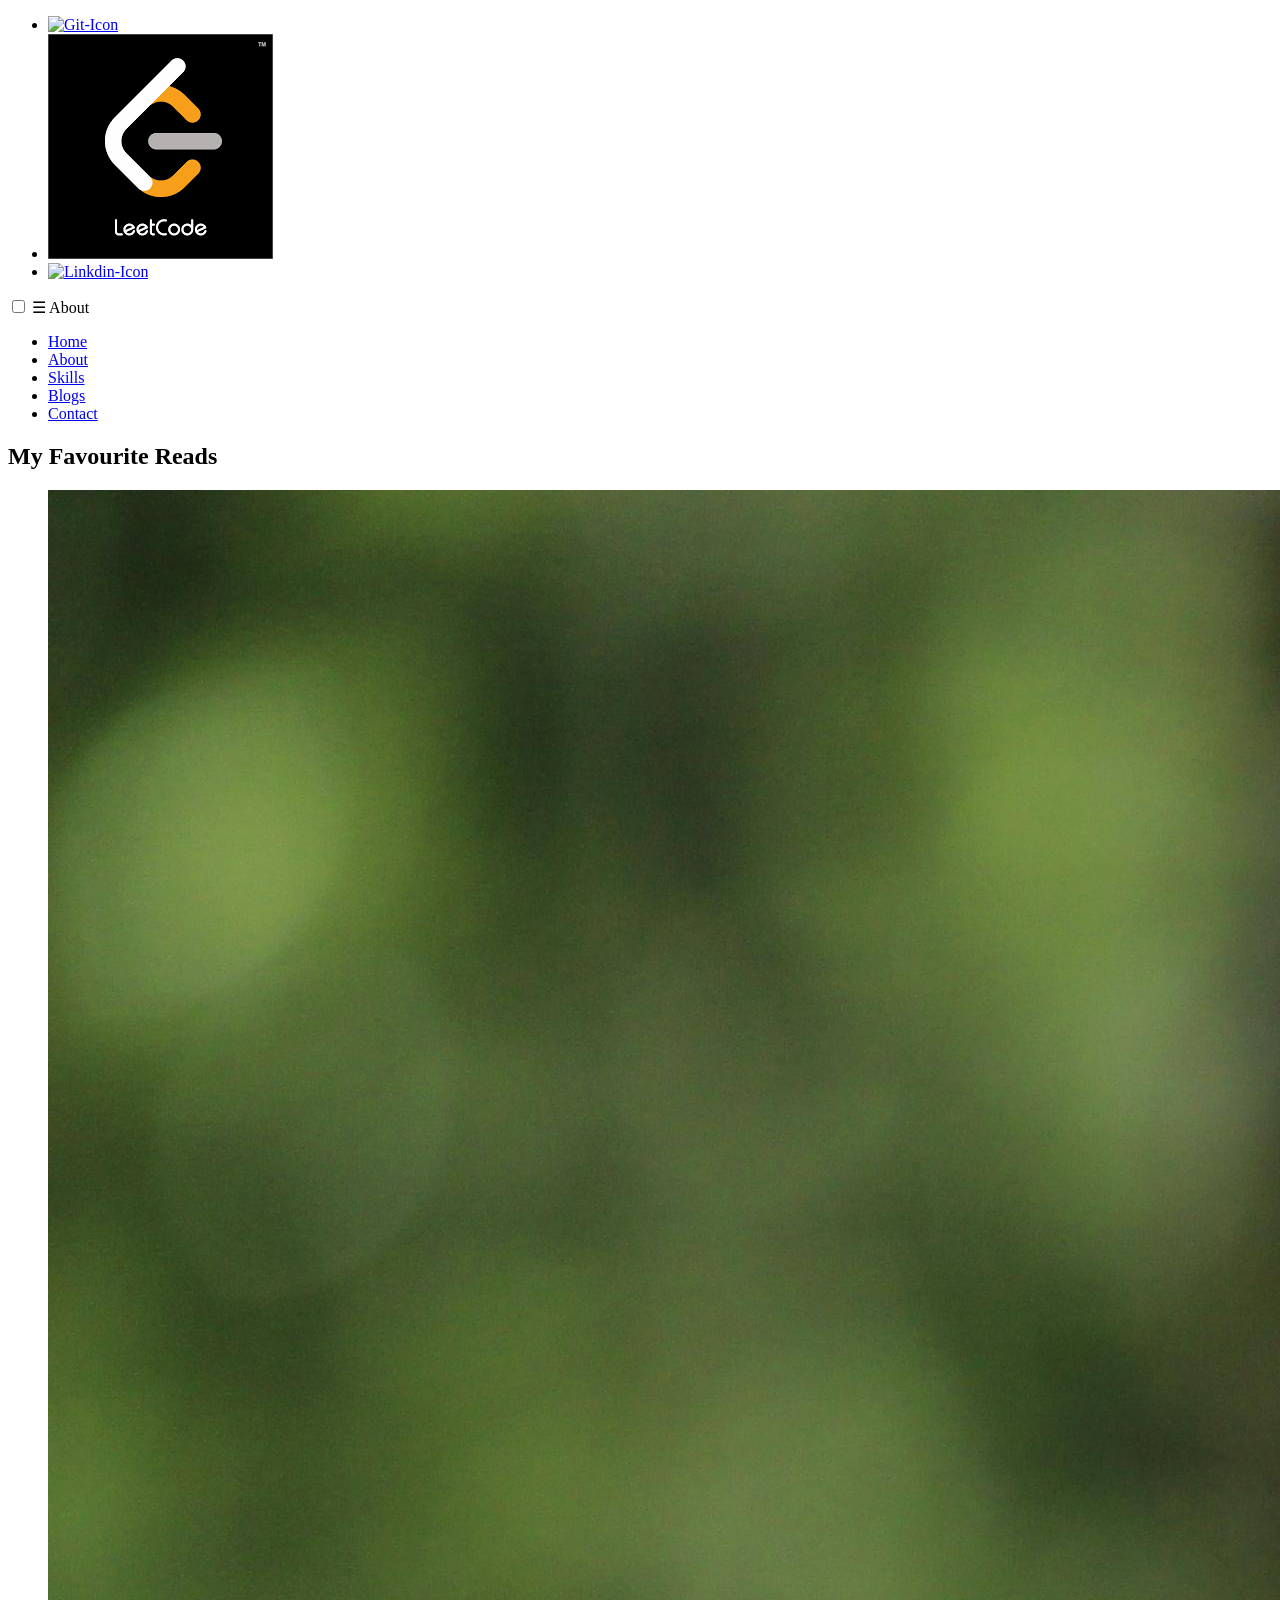
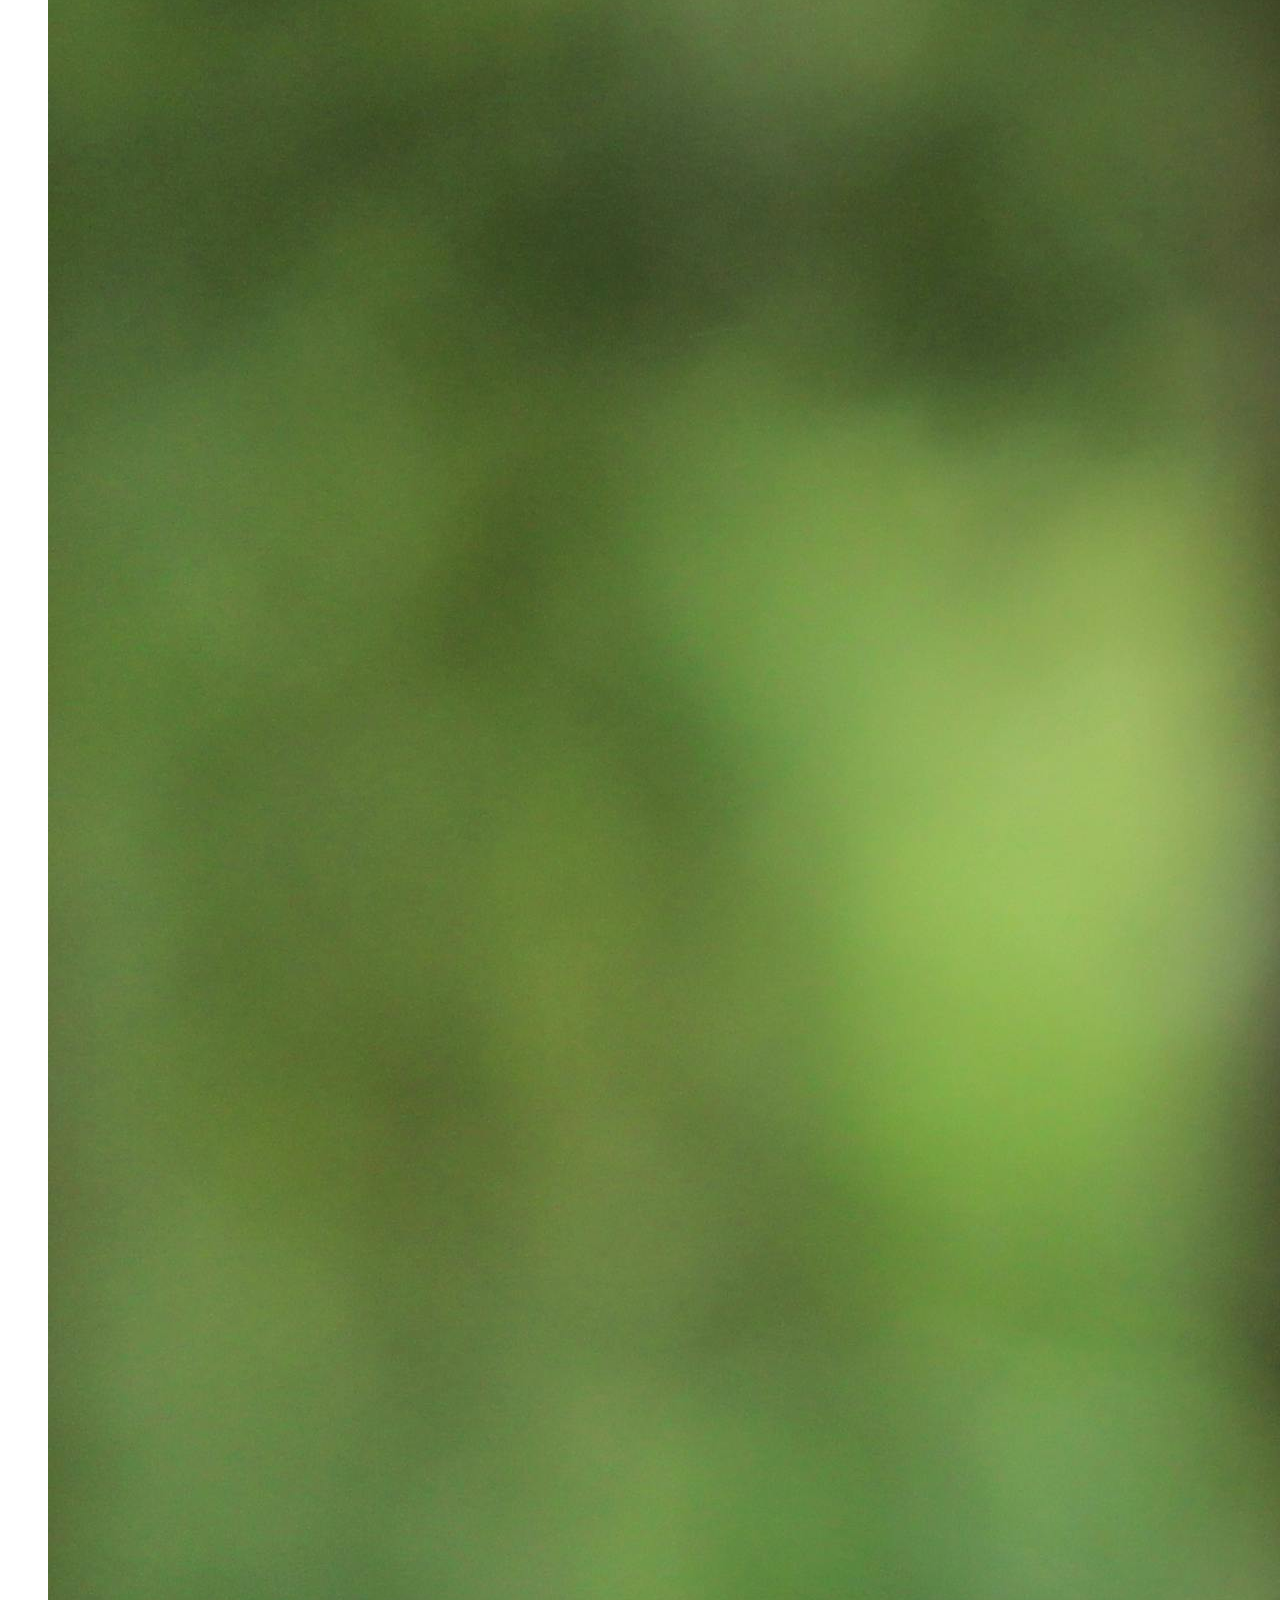
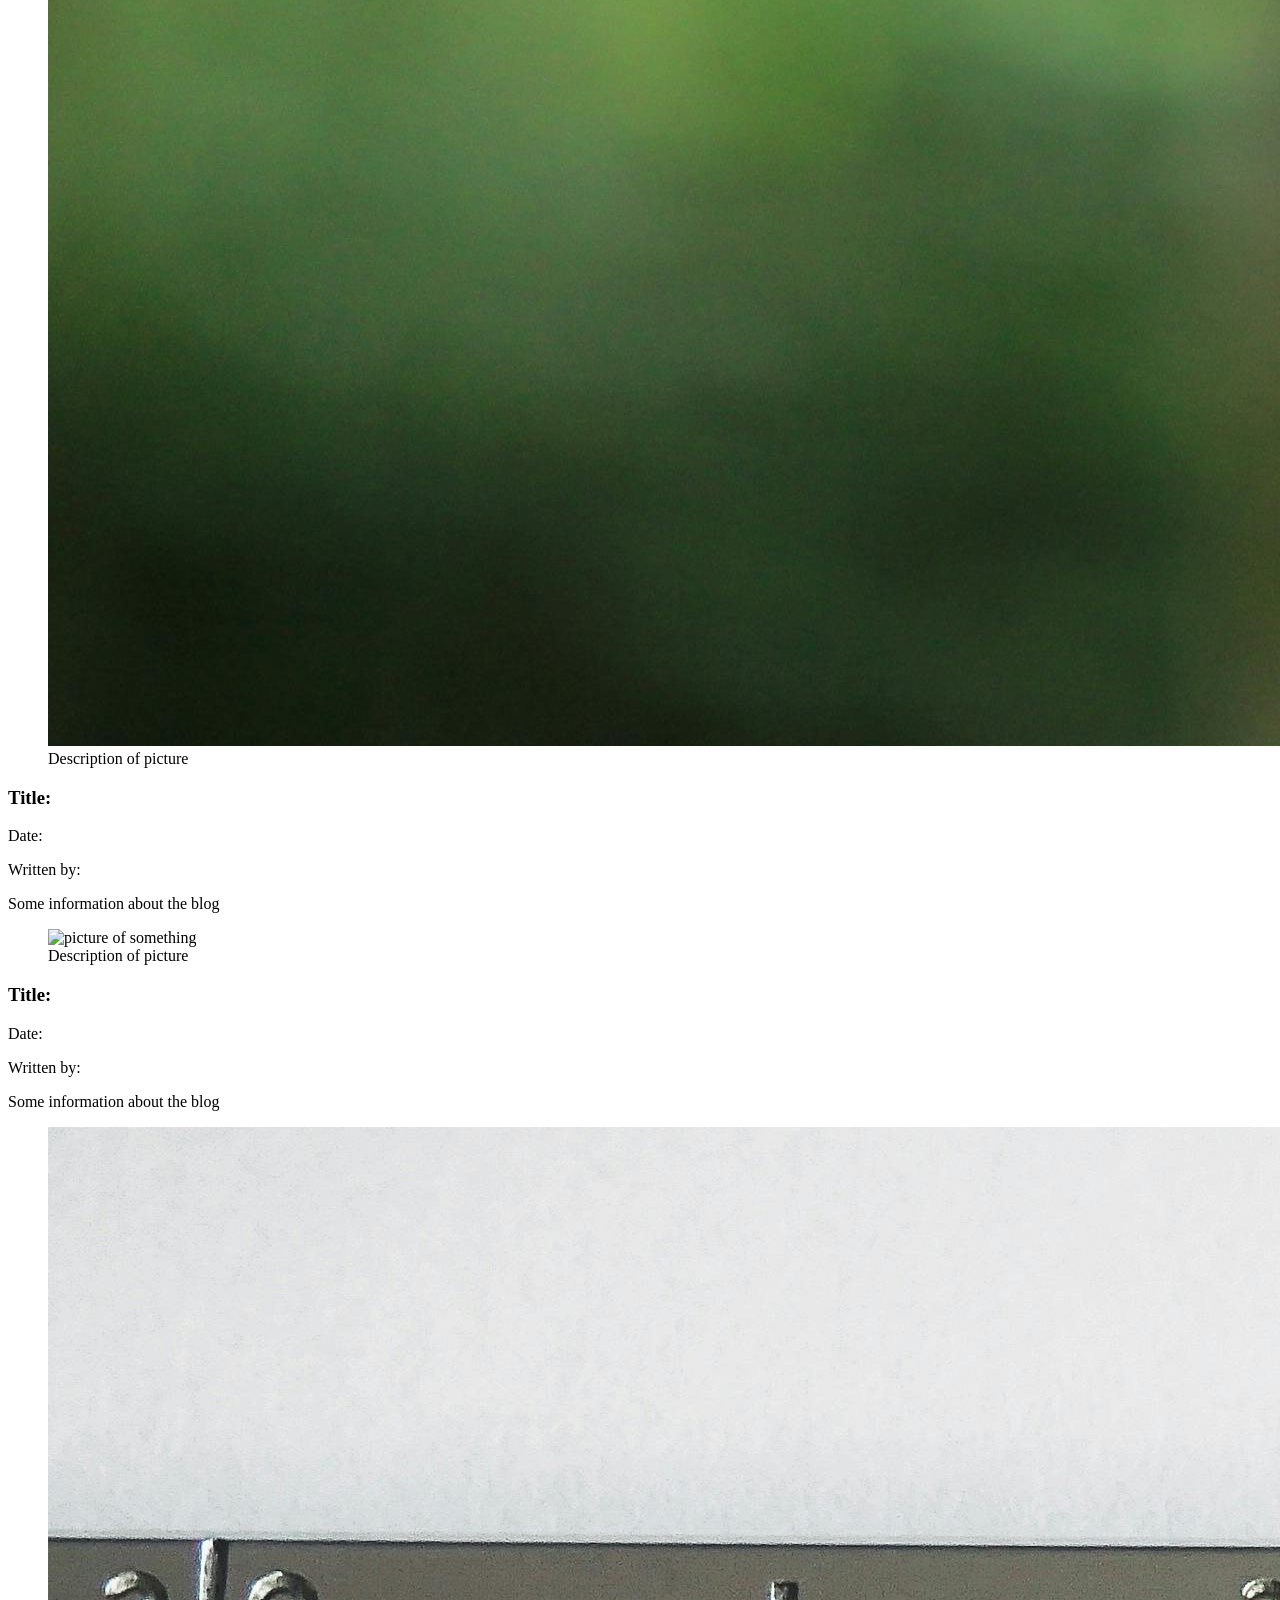
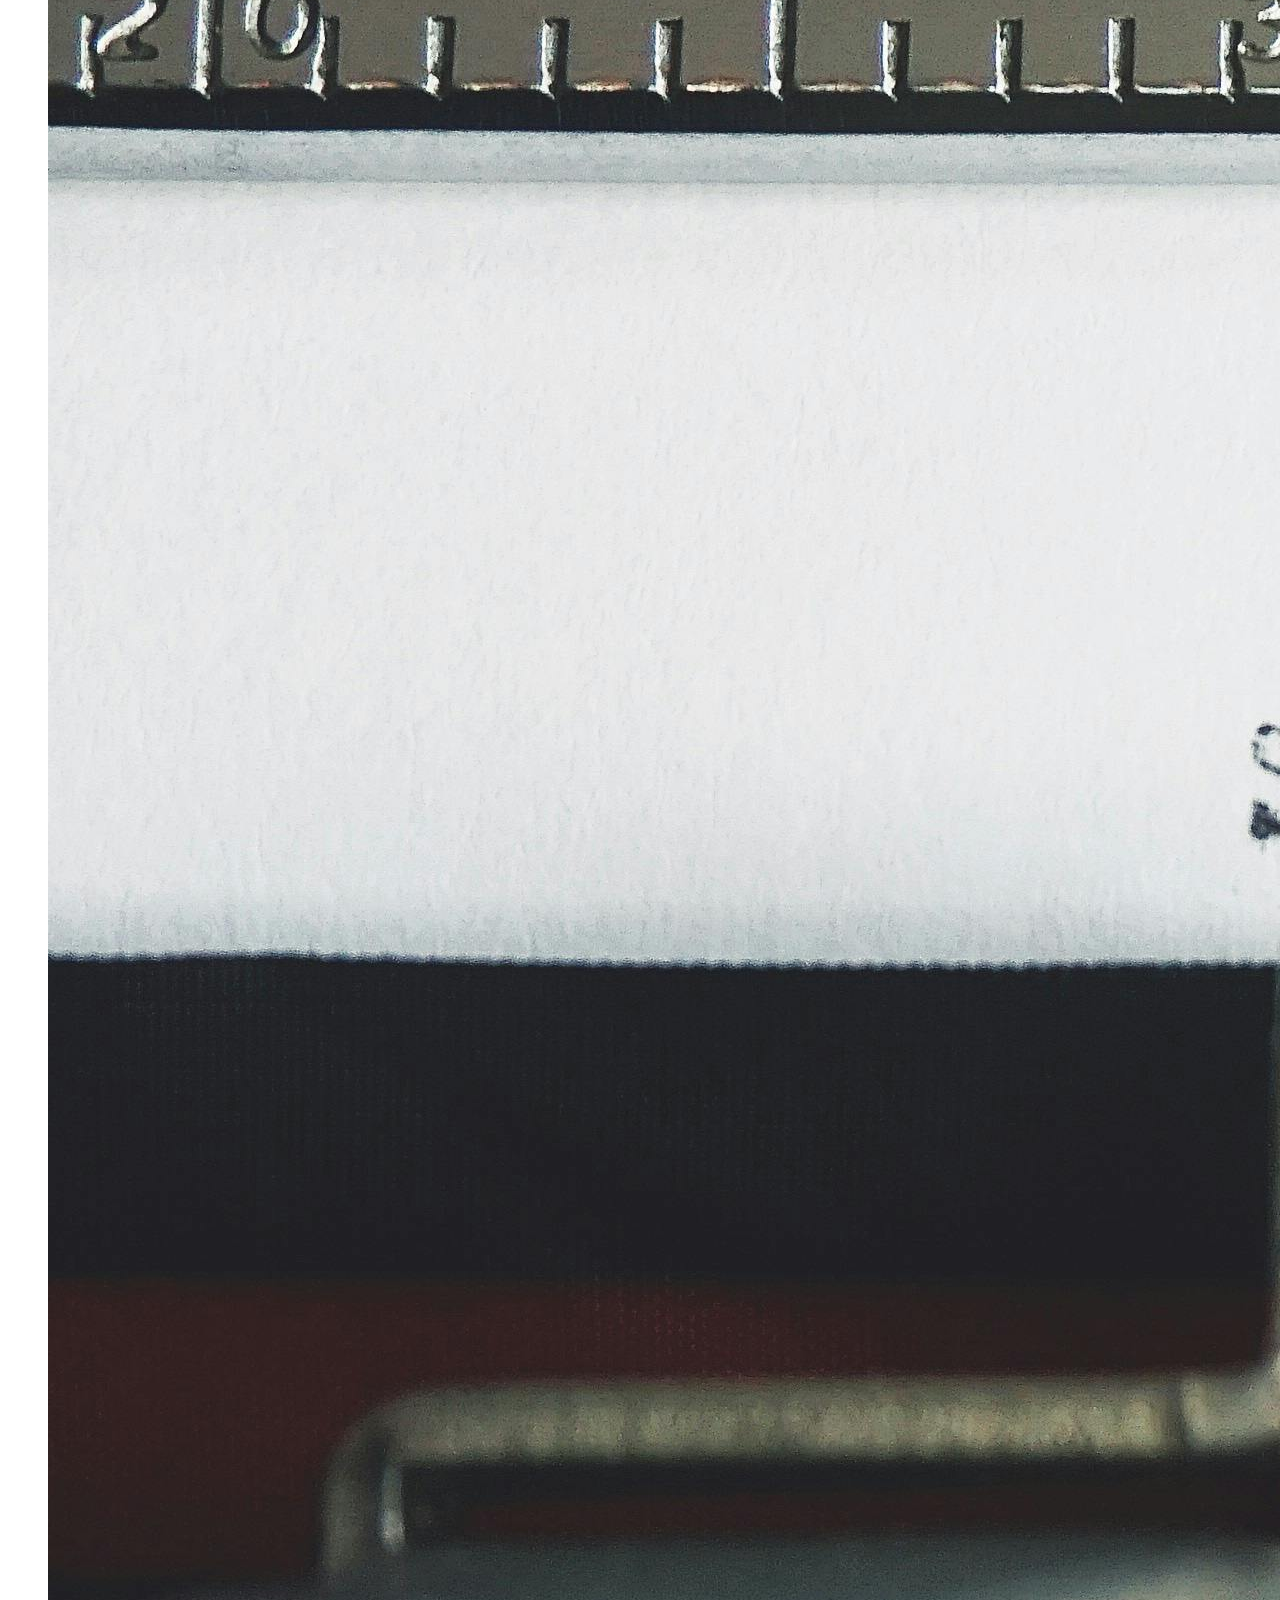
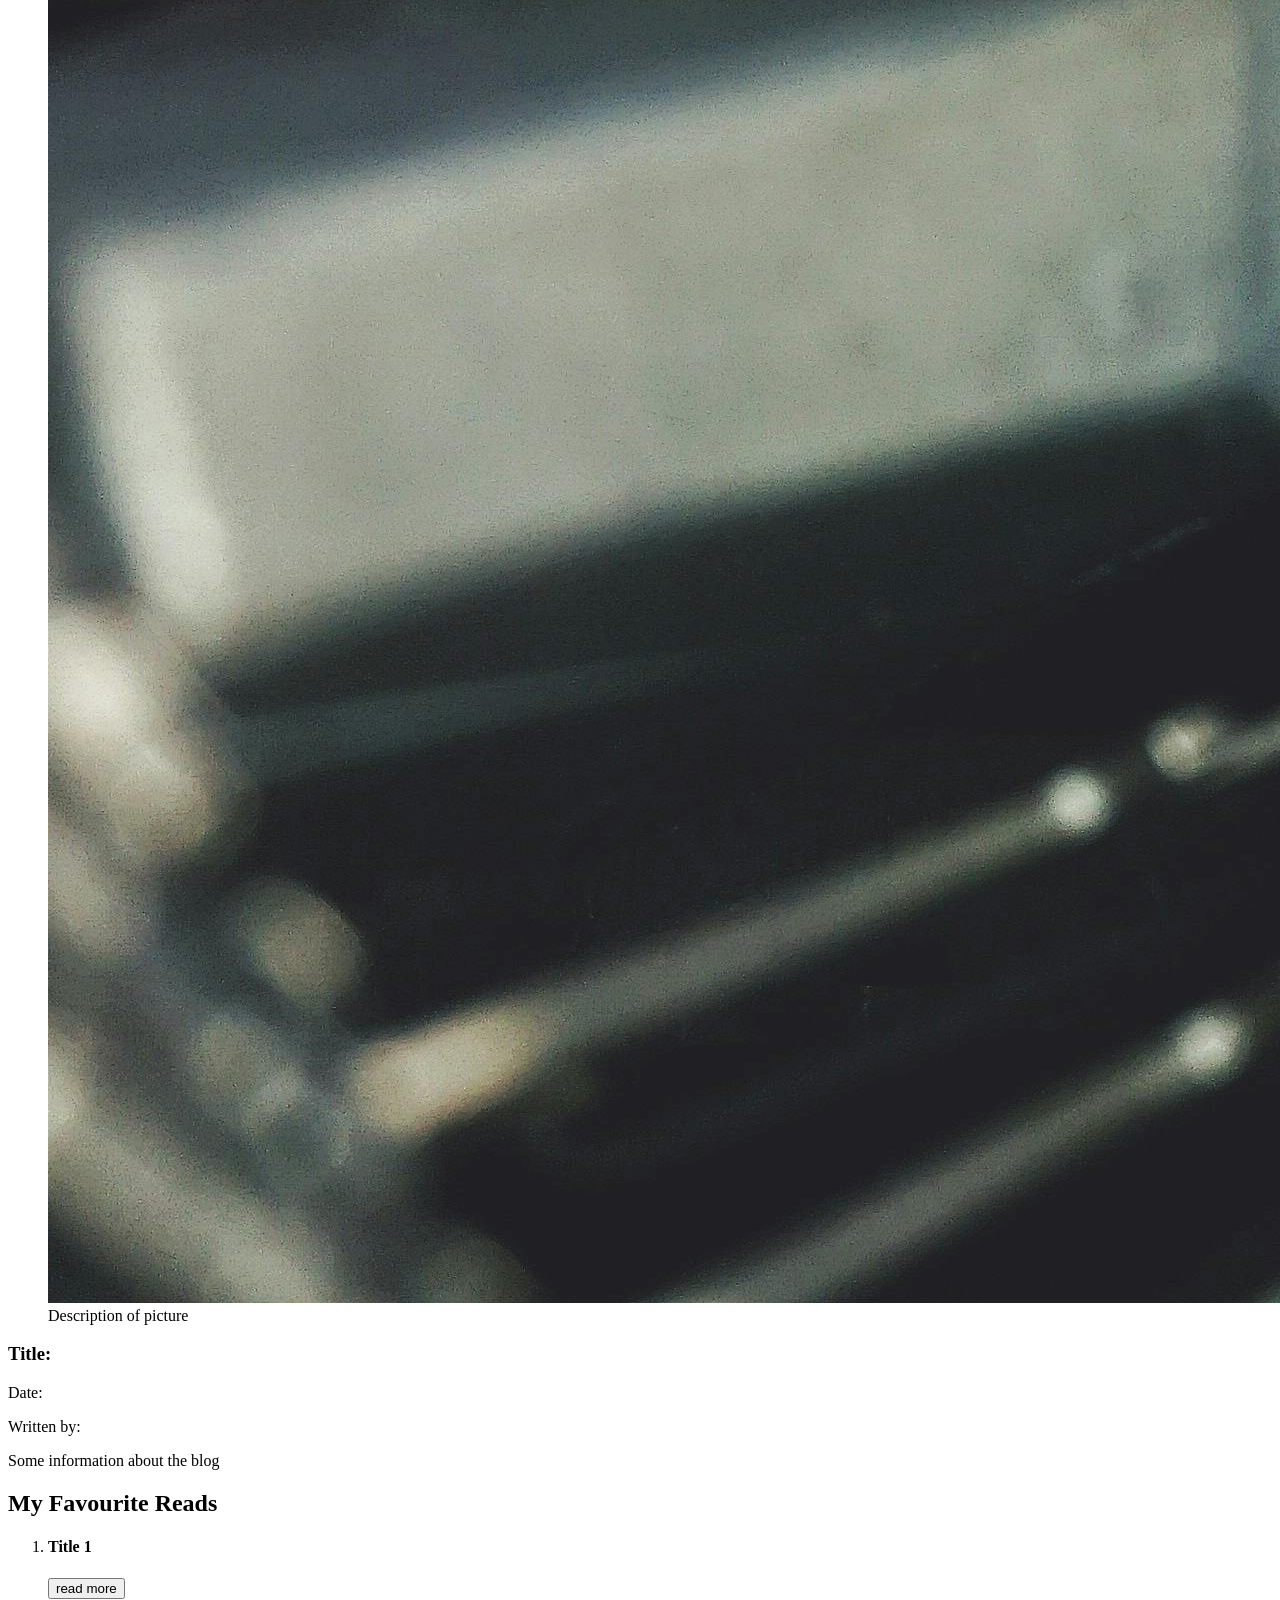
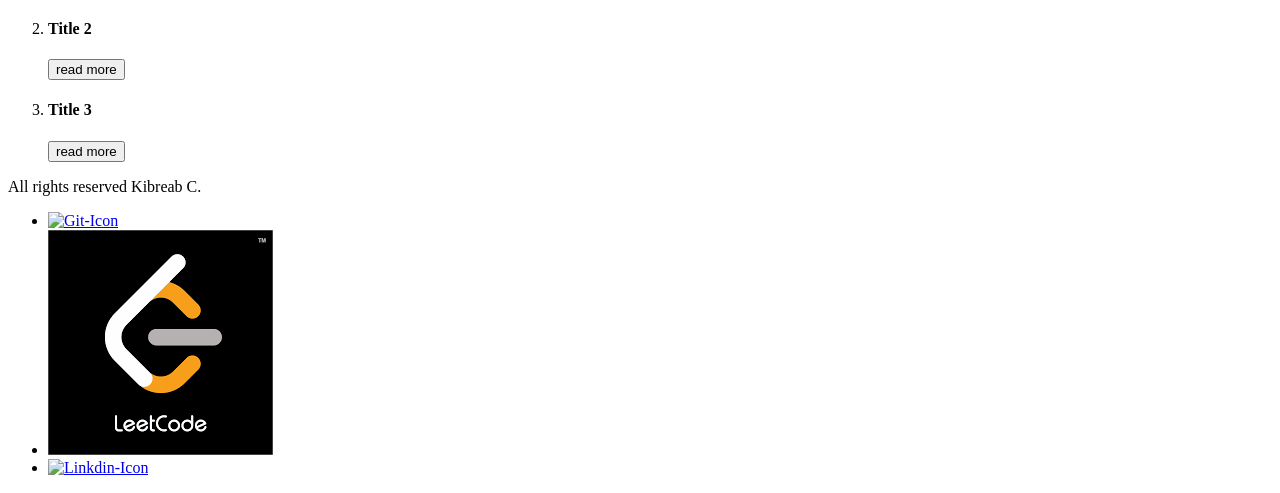
==== src/blogs.html @ 31bf1672 "First draft" ====
<!DOCTYPE html>
<html lang="en">

<head>
    <meta name="viewport" content="width=device-width initial-scale=1.0">
    <meta charset="UTF-8">
    <title>Blogs</title>
</head>

<body>
    <header>
        <div class="desktop-header tablet-header mobile-header">
            <div class="desktop-socials tablet-socials">
                <ul>
                    <li>
                        <a href="github.com">
                            <img src="Images/icons/github.png" alt="Git-Icon">
                        </a>
                    </li>
                    <li>
                        <a href="leetcode.com">
                            <img src="Images/icons/leetcode.png" alt="Leetcode-Icon">
                        </a>
                    </li>
                    <li>
                        <a href="linkdin.com">
                            <img src="Images/icons/linkdin.png" alt="Linkdin-Icon">
                        </a>
                    </li>
                </ul>
            </div>

            <input type="checkbox" id="menu-toggle" class="menu-toggle mobile-header">
            <label for="menu-toggle" class="hamburger mobile-header">☰ About</label>
            <nav>
                <ul>
                    <li><a href="#">Home</a></li>
                    <li><a href="#">About</a></li>
                    <li><a href="#">Skills</a></li>
                    <li><a href="#">Blogs</a></li>
                    <li><a href="#">Contact</a></li>
                </ul>
            </nav>
        </div>


    </header>

    <main>
        <section class="desktop tablet-port mobile-land">
            <h2> My Favourite Reads</h2>
            <article id="1">
                <figure>
                    <img src="Images/NatureBlog.png" alt="picture of something">
                    <figcaption>Description of picture</figcaption>
                </figure>
                <h3>Title: </h3>
                <p class="date">Date: </p>
                <p class="author">Written by: </p>
                <p class="body"> Some information about the blog</p>
            </article>
            <article id="2">
                <figure class="tablet-picture">
                    <img src="Images/Foodblog.png" alt="picture of something">
                    <figcaption>Description of picture</figcaption>
                </figure>
                <h3>Title: </h3>
                <p class="date">Date: </p>
                <p class="author">Written by: </p>
                <p class="body">Some information about the blog</p>
            </article>
            <article id="3">
                <figure>
                    <img src="Images/WritingBlog.png" alt="picture of something">
                    <figcaption>Description of picture</figcaption>
                </figure>
                <h3>Title: </h3>
                <p class="date">Date: </p>
                <p class="author">Written by: </p>
                <p class="body"> Some information about the blog</p>
            </article>
        </section>

        <section class="mobile-port">
            <h2>My Favourite Reads</h2>
            <ol>
                <li>
                    <h4 class="title">Title 1</h4>
                    <p class="Description"></p>
                    <p class="date"></p>
                    <button>read more</button>
                </li>

                <li>
                    <h4 class="title">Title 2</h4>
                    <p class="Description"></p>
                    <p class="date"></p>
                    <button>read more</button>
                </li>

                <li>
                    <h4 class="title">Title 3</h4>
                    <p class="Description"></p>
                    <p class="date"></p>
                    <button>read more</button>
                </li>
            </ol>
        </section>
    </main>
    <footer>

        <p>All rights reserved Kibreab C.</p>
        <div class="socials">
            <ul>
                <li>
                    <a href="github.com">
                        <img src="Images/icons/github.png" alt="Git-Icon">
                    </a>
                </li>
                <li>
                    <a href="leetcode.com">
                        <img src="Images/icons/leetcode.png" alt="Leetcode-Icon">
                    </a>
                </li>
                <li>
                    <a href="linkdin.com">
                        <img src="Images/icons/linkdin.png" alt="Linkdin-Icon">
                    </a>
                </li>
            </ul>
        </div>
    </footer>
</body>

</html>
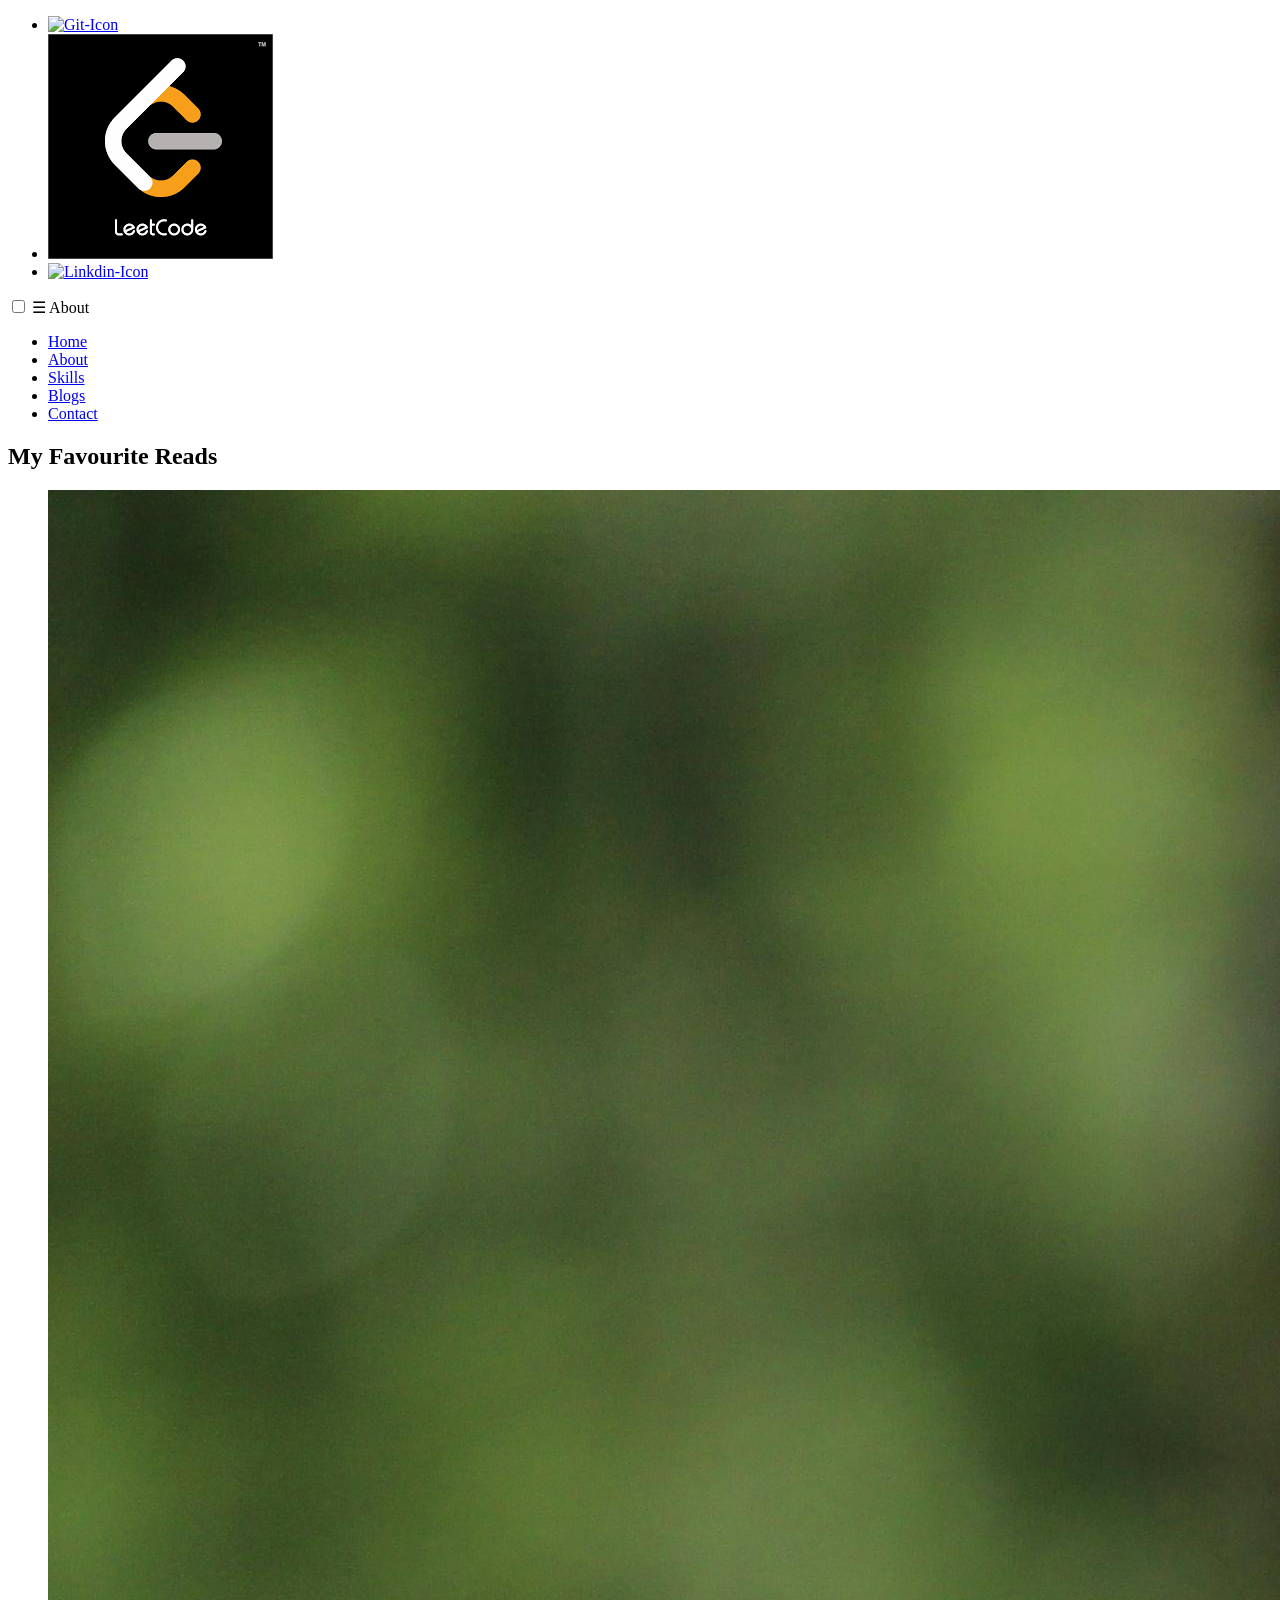
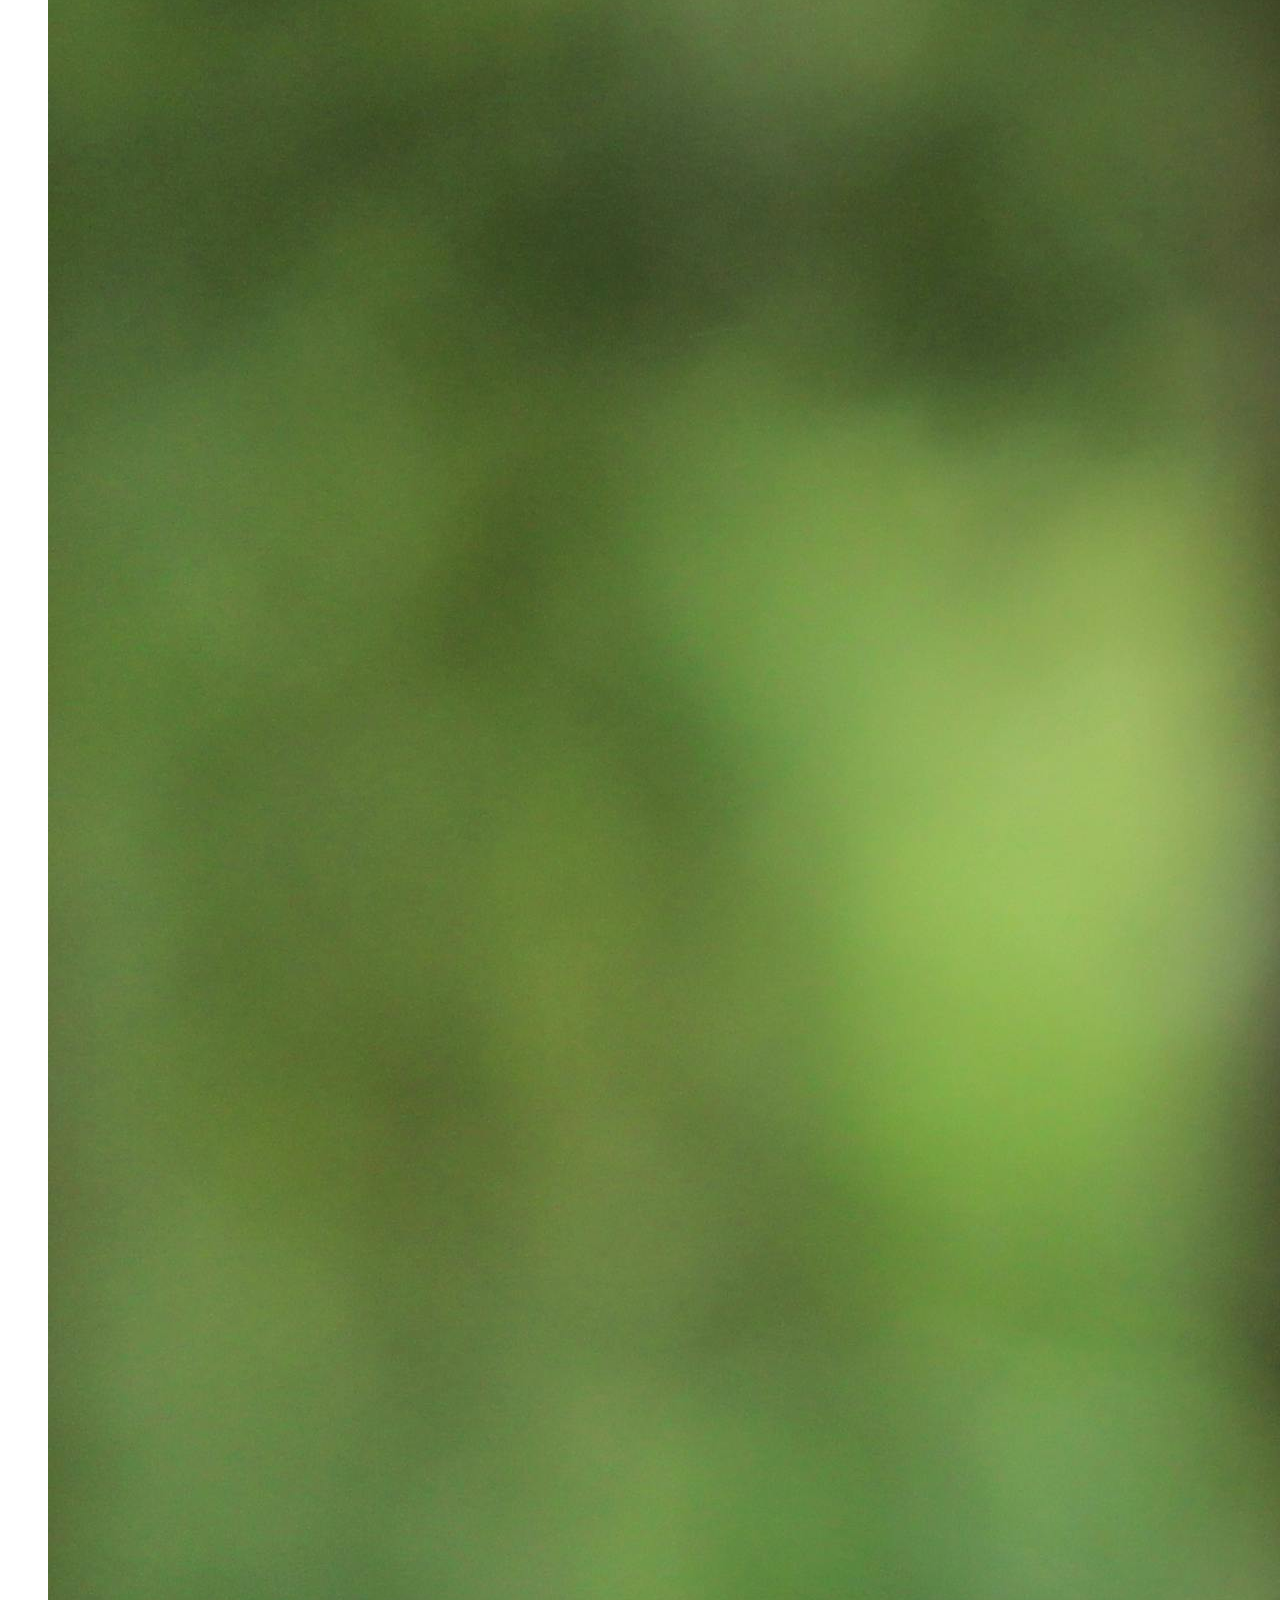
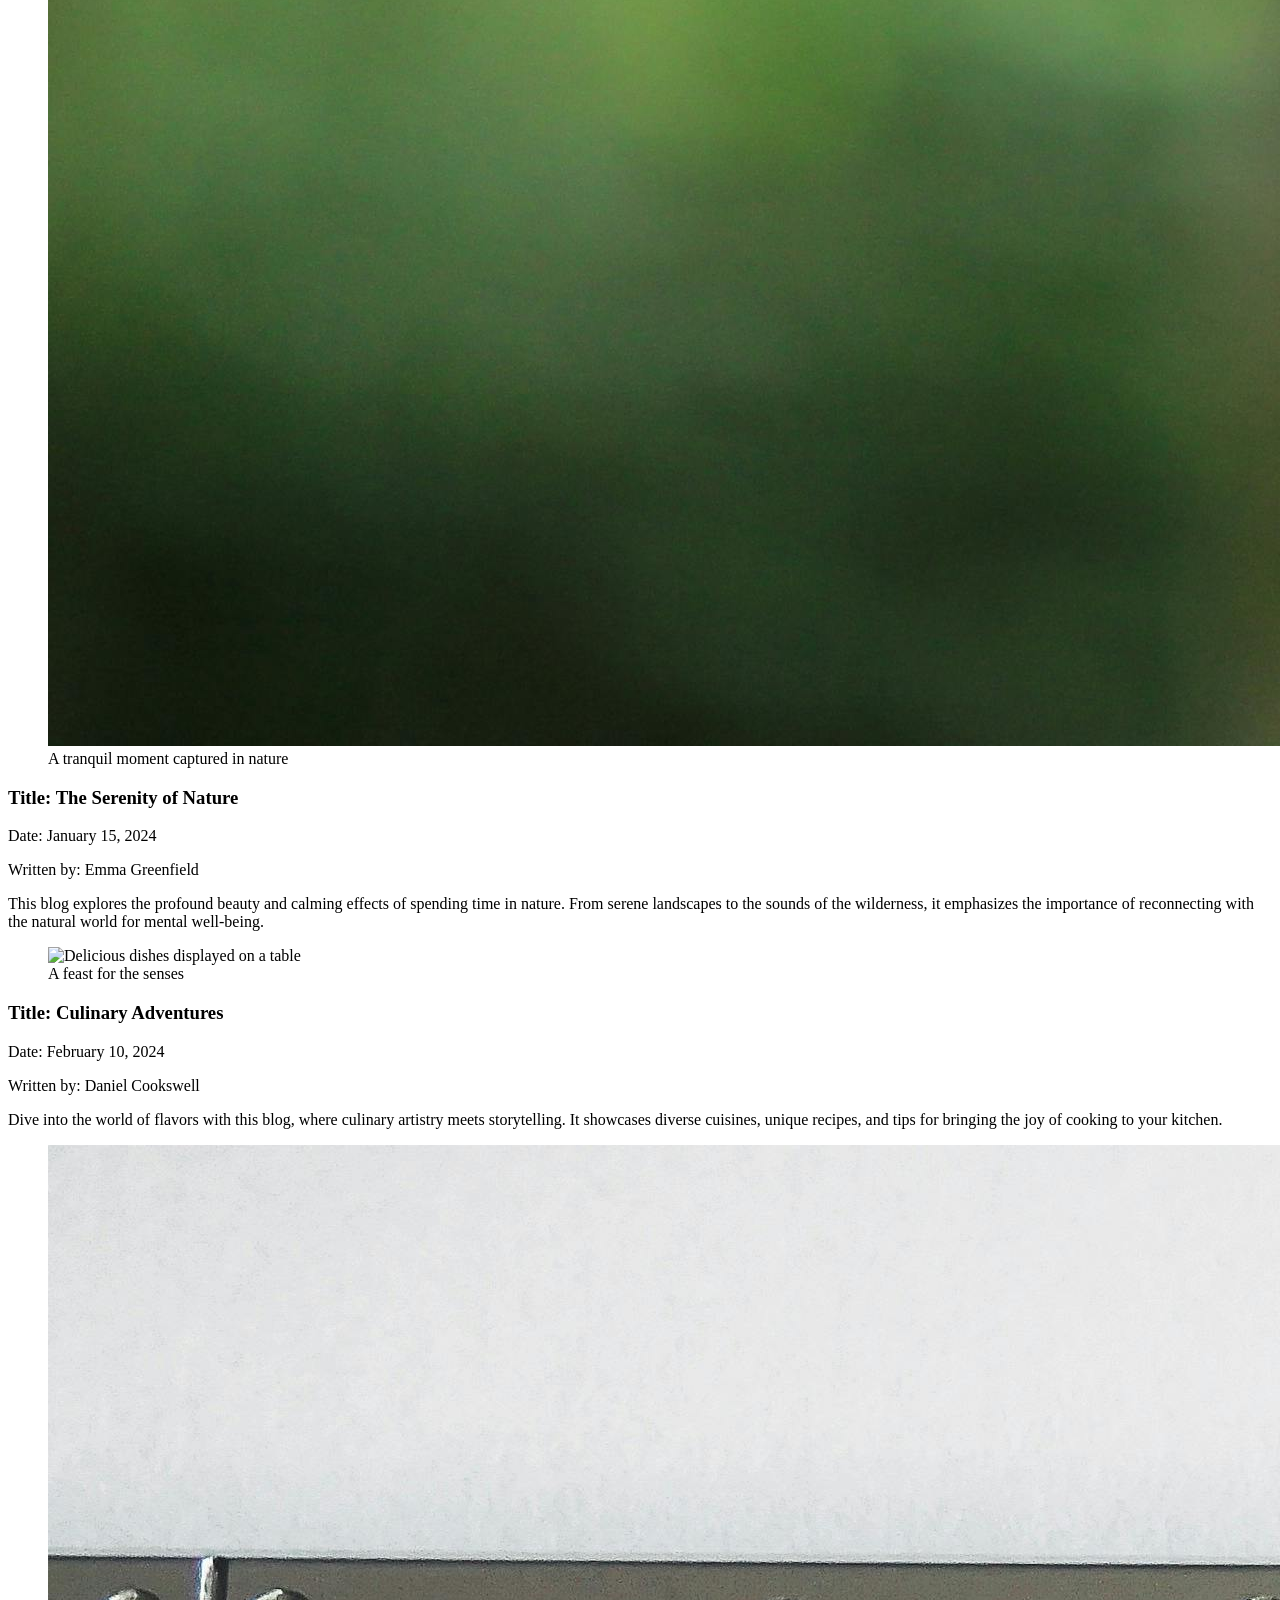
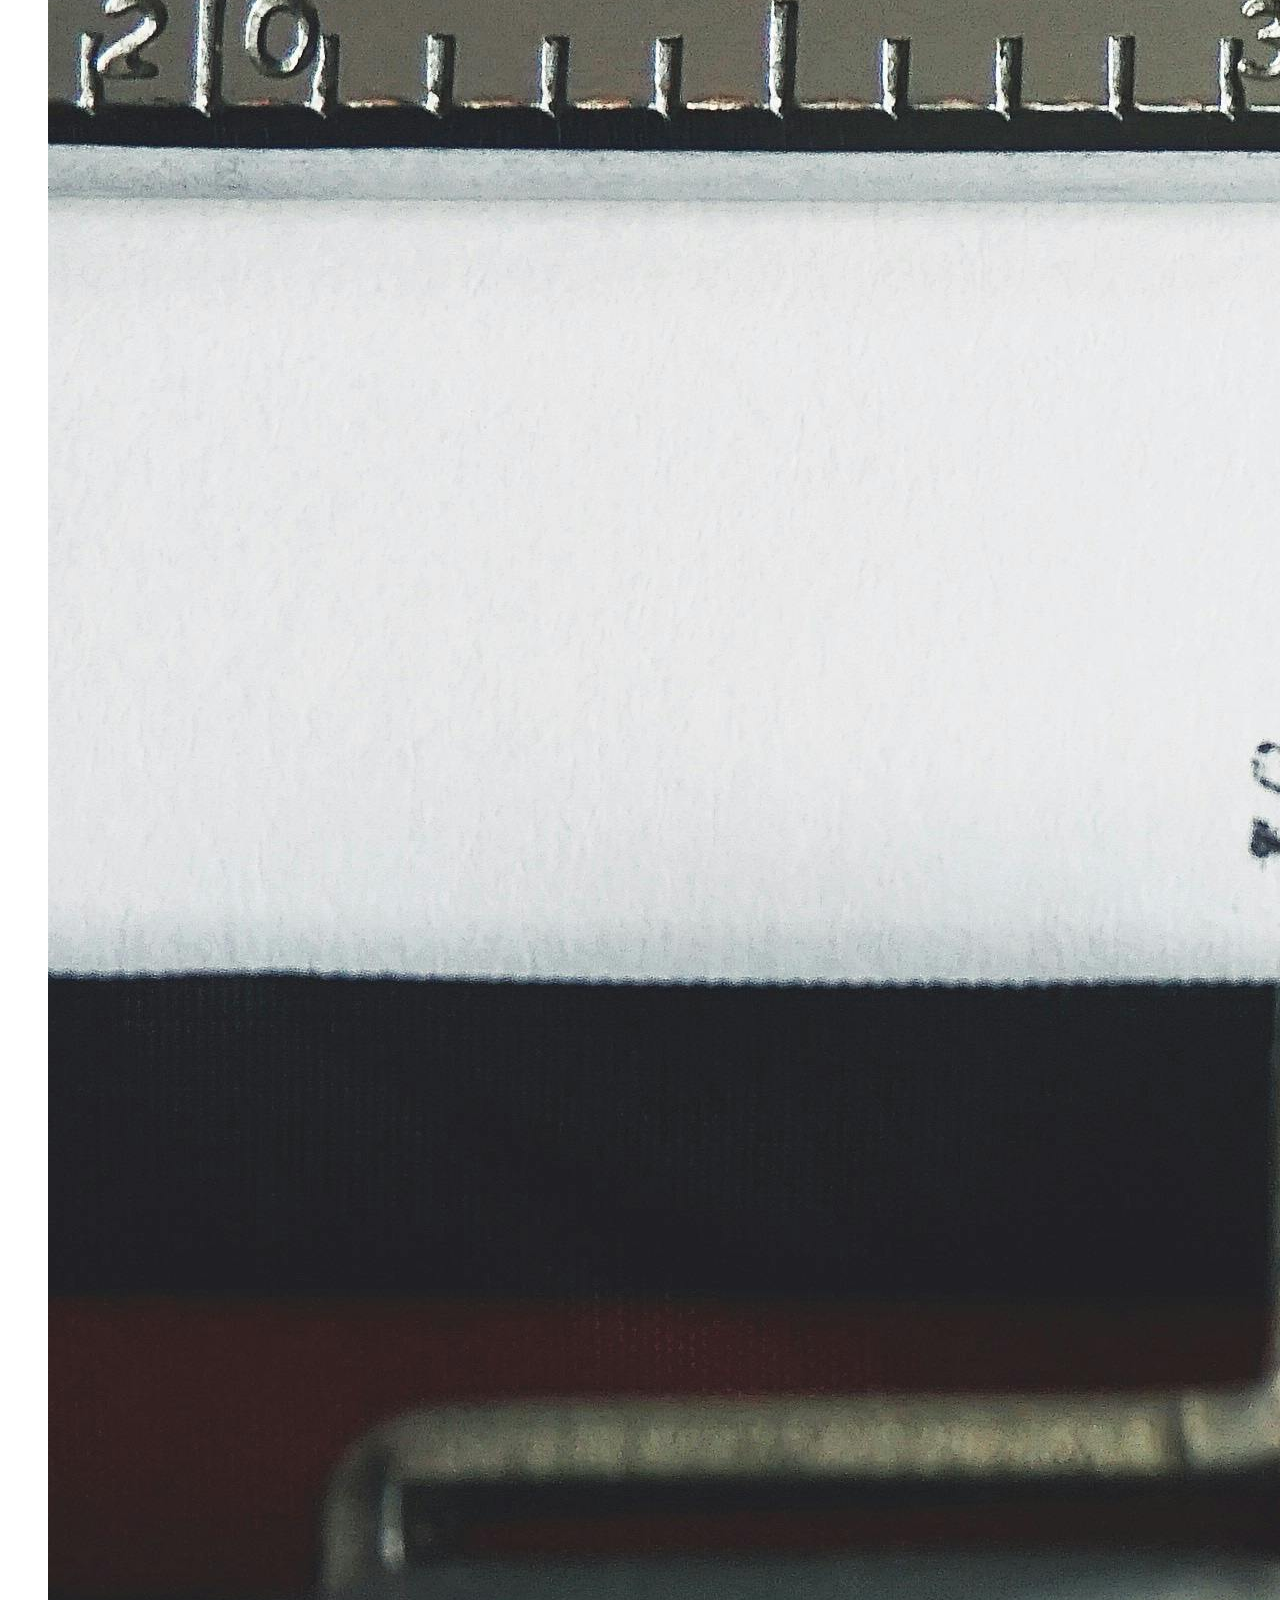
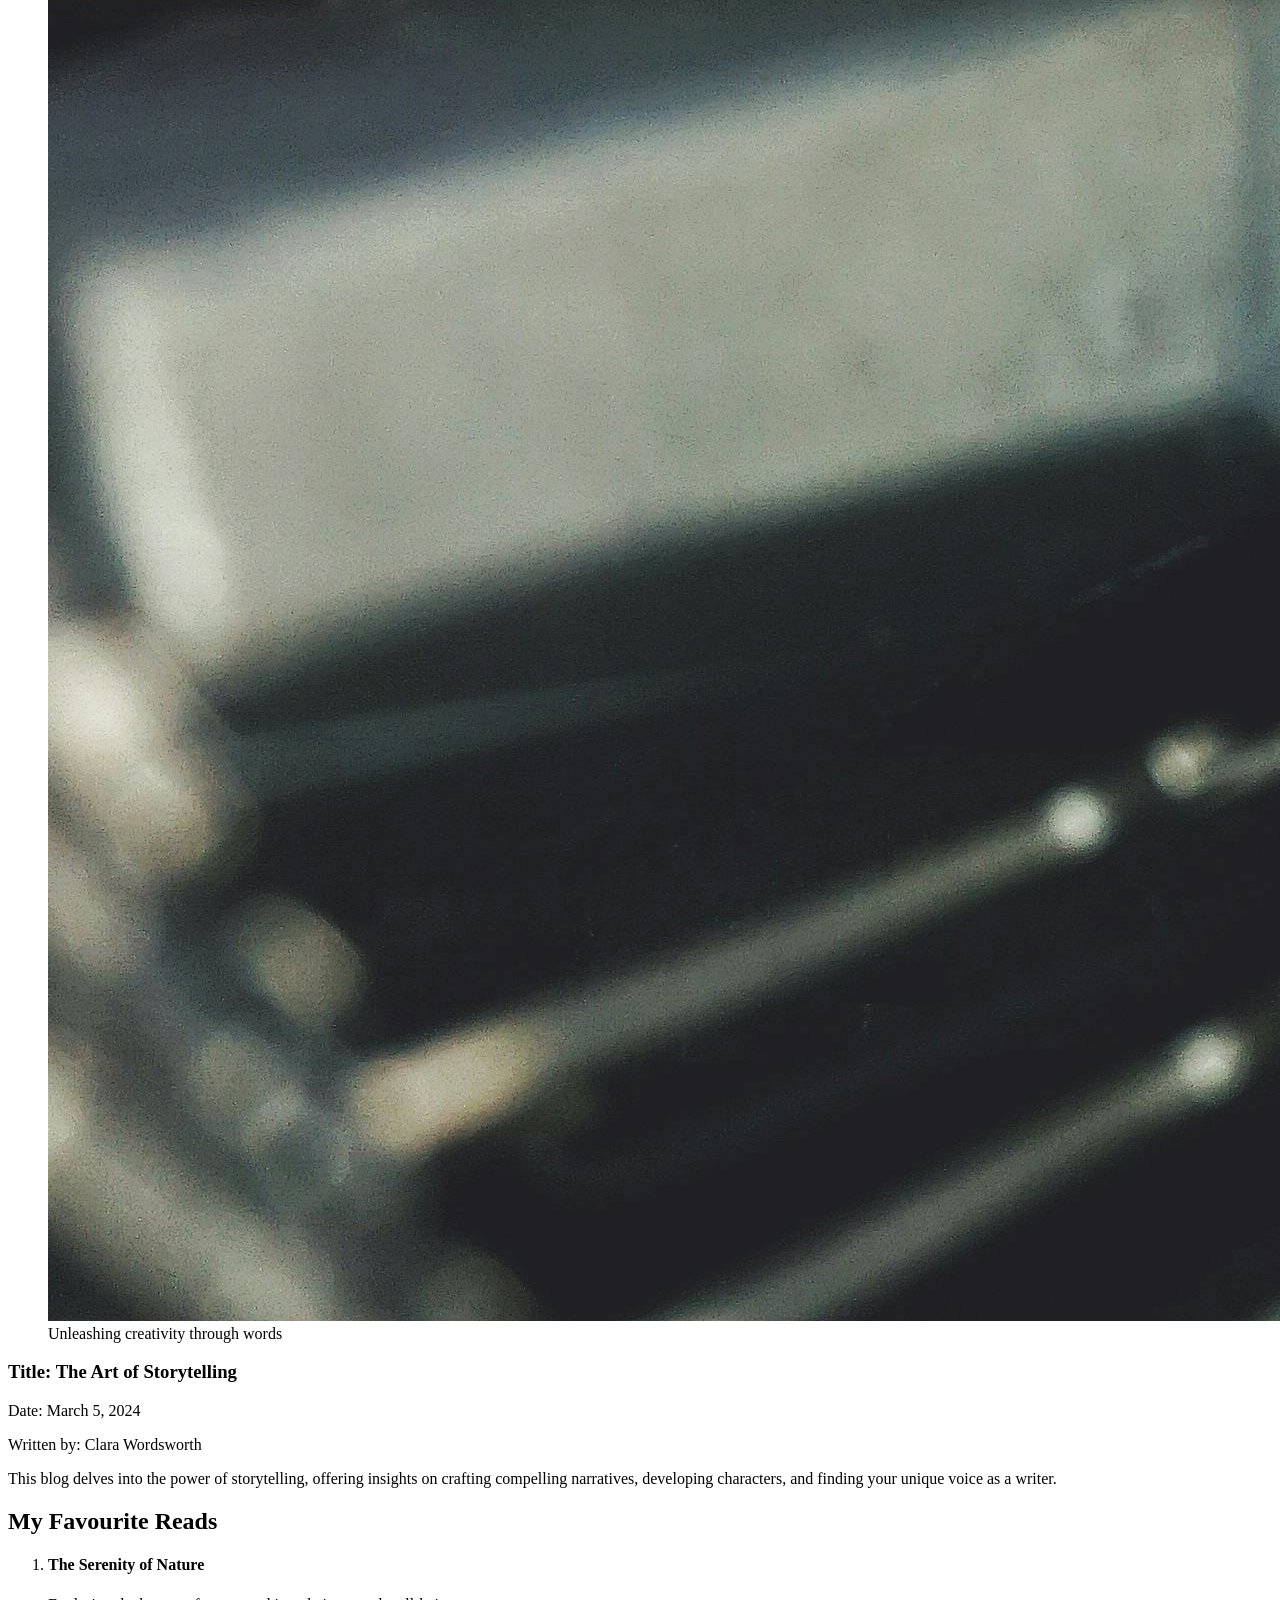
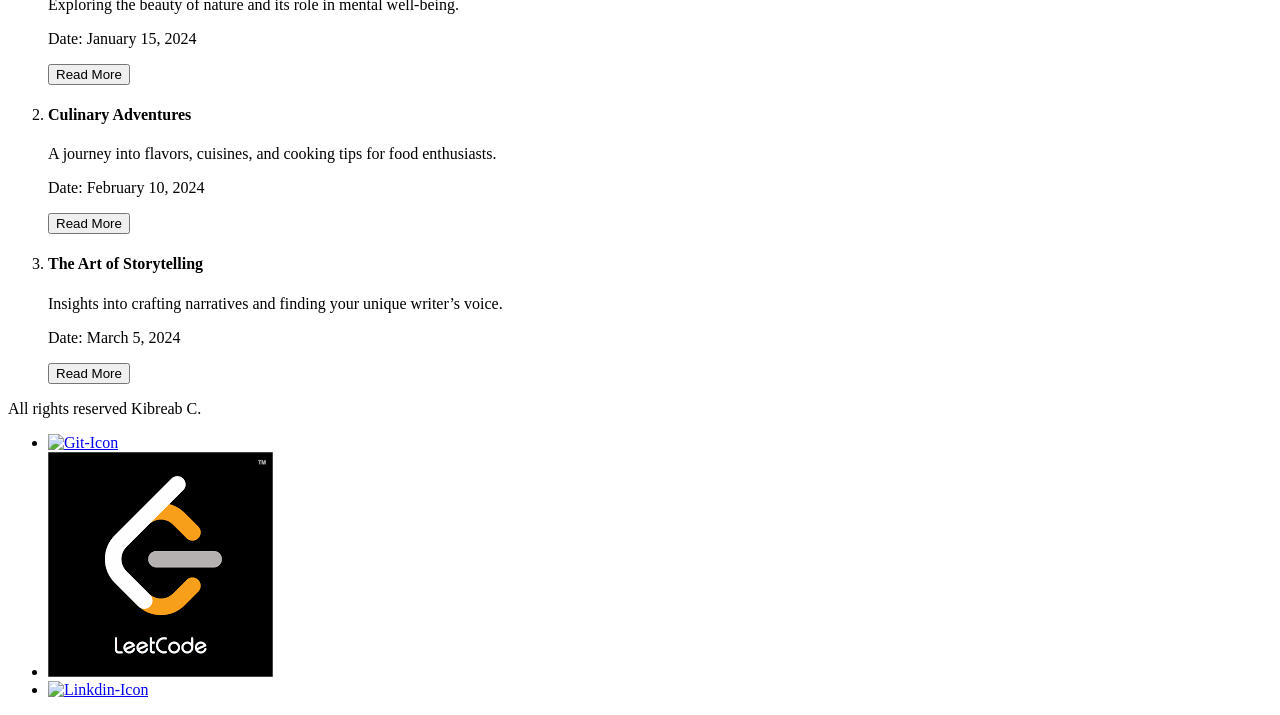
==== commit 038fb23c: "fixed content because lorem not allowed" ====
--- a/src/blogs.html
+++ b/src/blogs.html
@@ -13,17 +13,17 @@
             <div class="desktop-socials tablet-socials">
                 <ul>
                     <li>
-                        <a href="github.com">
+                        <a href="https://www.github.com">
                             <img src="Images/icons/github.png" alt="Git-Icon">
                         </a>
                     </li>
                     <li>
-                        <a href="leetcode.com">
+                        <a href="https://www.leetcode.com">
                             <img src="Images/icons/leetcode.png" alt="Leetcode-Icon">
                         </a>
                     </li>
                     <li>
-                        <a href="linkdin.com">
+                        <a href="https://www.linkedin.com">
                             <img src="Images/icons/linkdin.png" alt="Linkdin-Icon">
                         </a>
                     </li>
@@ -34,11 +34,11 @@
             <label for="menu-toggle" class="hamburger mobile-header">☰ About</label>
             <nav>
                 <ul>
-                    <li><a href="#">Home</a></li>
+                    <li><a href="./home.html">Home</a></li>
                     <li><a href="#">About</a></li>
-                    <li><a href="#">Skills</a></li>
-                    <li><a href="#">Blogs</a></li>
-                    <li><a href="#">Contact</a></li>
+                    <li><a href="./skills.html">Skills</a></li>
+                    <li><a href="./blogs.html">Blogs</a></li>
+                    <li><a href="./contact.html">Contact</a></li>
                 </ul>
             </nav>
         </div>
@@ -48,36 +48,41 @@
 
     <main>
         <section class="desktop tablet-port mobile-land">
-            <h2> My Favourite Reads</h2>
+            <h2>My Favourite Reads</h2>
             <article id="1">
                 <figure>
-                    <img src="Images/NatureBlog.png" alt="picture of something">
-                    <figcaption>Description of picture</figcaption>
+                    <img src="Images/NatureBlog.png" alt="A beautiful nature scene with greenery">
+                    <figcaption>A tranquil moment captured in nature</figcaption>
                 </figure>
-                <h3>Title: </h3>
-                <p class="date">Date: </p>
-                <p class="author">Written by: </p>
-                <p class="body"> Some information about the blog</p>
+                <h3>Title: The Serenity of Nature</h3>
+                <p class="date">Date: January 15, 2024</p>
+                <p class="author">Written by: Emma Greenfield</p>
+                <p class="body">This blog explores the profound beauty and calming effects of spending time in nature.
+                    From serene landscapes to the sounds of the wilderness, it emphasizes the importance of reconnecting
+                    with the natural world for mental well-being.</p>
             </article>
             <article id="2">
                 <figure class="tablet-picture">
-                    <img src="Images/Foodblog.png" alt="picture of something">
-                    <figcaption>Description of picture</figcaption>
+                    <img src="Images/FoodBlog.png" alt="Delicious dishes displayed on a table">
+                    <figcaption>A feast for the senses</figcaption>
                 </figure>
-                <h3>Title: </h3>
-                <p class="date">Date: </p>
-                <p class="author">Written by: </p>
-                <p class="body">Some information about the blog</p>
+                <h3>Title: Culinary Adventures</h3>
+                <p class="date">Date: February 10, 2024</p>
+                <p class="author">Written by: Daniel Cookswell</p>
+                <p class="body">Dive into the world of flavors with this blog, where culinary artistry meets
+                    storytelling. It showcases diverse cuisines, unique recipes, and tips for bringing the joy of
+                    cooking to your kitchen.</p>
             </article>
             <article id="3">
                 <figure>
-                    <img src="Images/WritingBlog.png" alt="picture of something">
-                    <figcaption>Description of picture</figcaption>
+                    <img src="Images/WritingBlog.png" alt="An open notebook with a pen">
+                    <figcaption>Unleashing creativity through words</figcaption>
                 </figure>
-                <h3>Title: </h3>
-                <p class="date">Date: </p>
-                <p class="author">Written by: </p>
-                <p class="body"> Some information about the blog</p>
+                <h3>Title: The Art of Storytelling</h3>
+                <p class="date">Date: March 5, 2024</p>
+                <p class="author">Written by: Clara Wordsworth</p>
+                <p class="body">This blog delves into the power of storytelling, offering insights on crafting
+                    compelling narratives, developing characters, and finding your unique voice as a writer.</p>
             </article>
         </section>
 
@@ -85,45 +90,44 @@
             <h2>My Favourite Reads</h2>
             <ol>
                 <li>
-                    <h4 class="title">Title 1</h4>
-                    <p class="Description"></p>
-                    <p class="date"></p>
-                    <button>read more</button>
+                    <h4 class="title">The Serenity of Nature</h4>
+                    <p class="Description">Exploring the beauty of nature and its role in mental well-being.</p>
+                    <p class="date">Date: January 15, 2024</p>
+                    <button>Read More</button>
                 </li>
-
                 <li>
-                    <h4 class="title">Title 2</h4>
-                    <p class="Description"></p>
-                    <p class="date"></p>
-                    <button>read more</button>
+                    <h4 class="title">Culinary Adventures</h4>
+                    <p class="Description">A journey into flavors, cuisines, and cooking tips for food enthusiasts.</p>
+                    <p class="date">Date: February 10, 2024</p>
+                    <button>Read More</button>
                 </li>
-
                 <li>
-                    <h4 class="title">Title 3</h4>
-                    <p class="Description"></p>
-                    <p class="date"></p>
-                    <button>read more</button>
+                    <h4 class="title">The Art of Storytelling</h4>
+                    <p class="Description">Insights into crafting narratives and finding your unique writer’s voice.</p>
+                    <p class="date">Date: March 5, 2024</p>
+                    <button>Read More</button>
                 </li>
             </ol>
         </section>
     </main>
+
     <footer>
 
         <p>All rights reserved Kibreab C.</p>
         <div class="socials">
             <ul>
                 <li>
-                    <a href="github.com">
+                    <a href="https://www.github.com">
                         <img src="Images/icons/github.png" alt="Git-Icon">
                     </a>
                 </li>
                 <li>
-                    <a href="leetcode.com">
+                    <a href="https://www.leetcode.com">
                         <img src="Images/icons/leetcode.png" alt="Leetcode-Icon">
                     </a>
                 </li>
                 <li>
-                    <a href="linkdin.com">
+                    <a href="https://www.linkedin.com">
                         <img src="Images/icons/linkdin.png" alt="Linkdin-Icon">
                     </a>
                 </li>
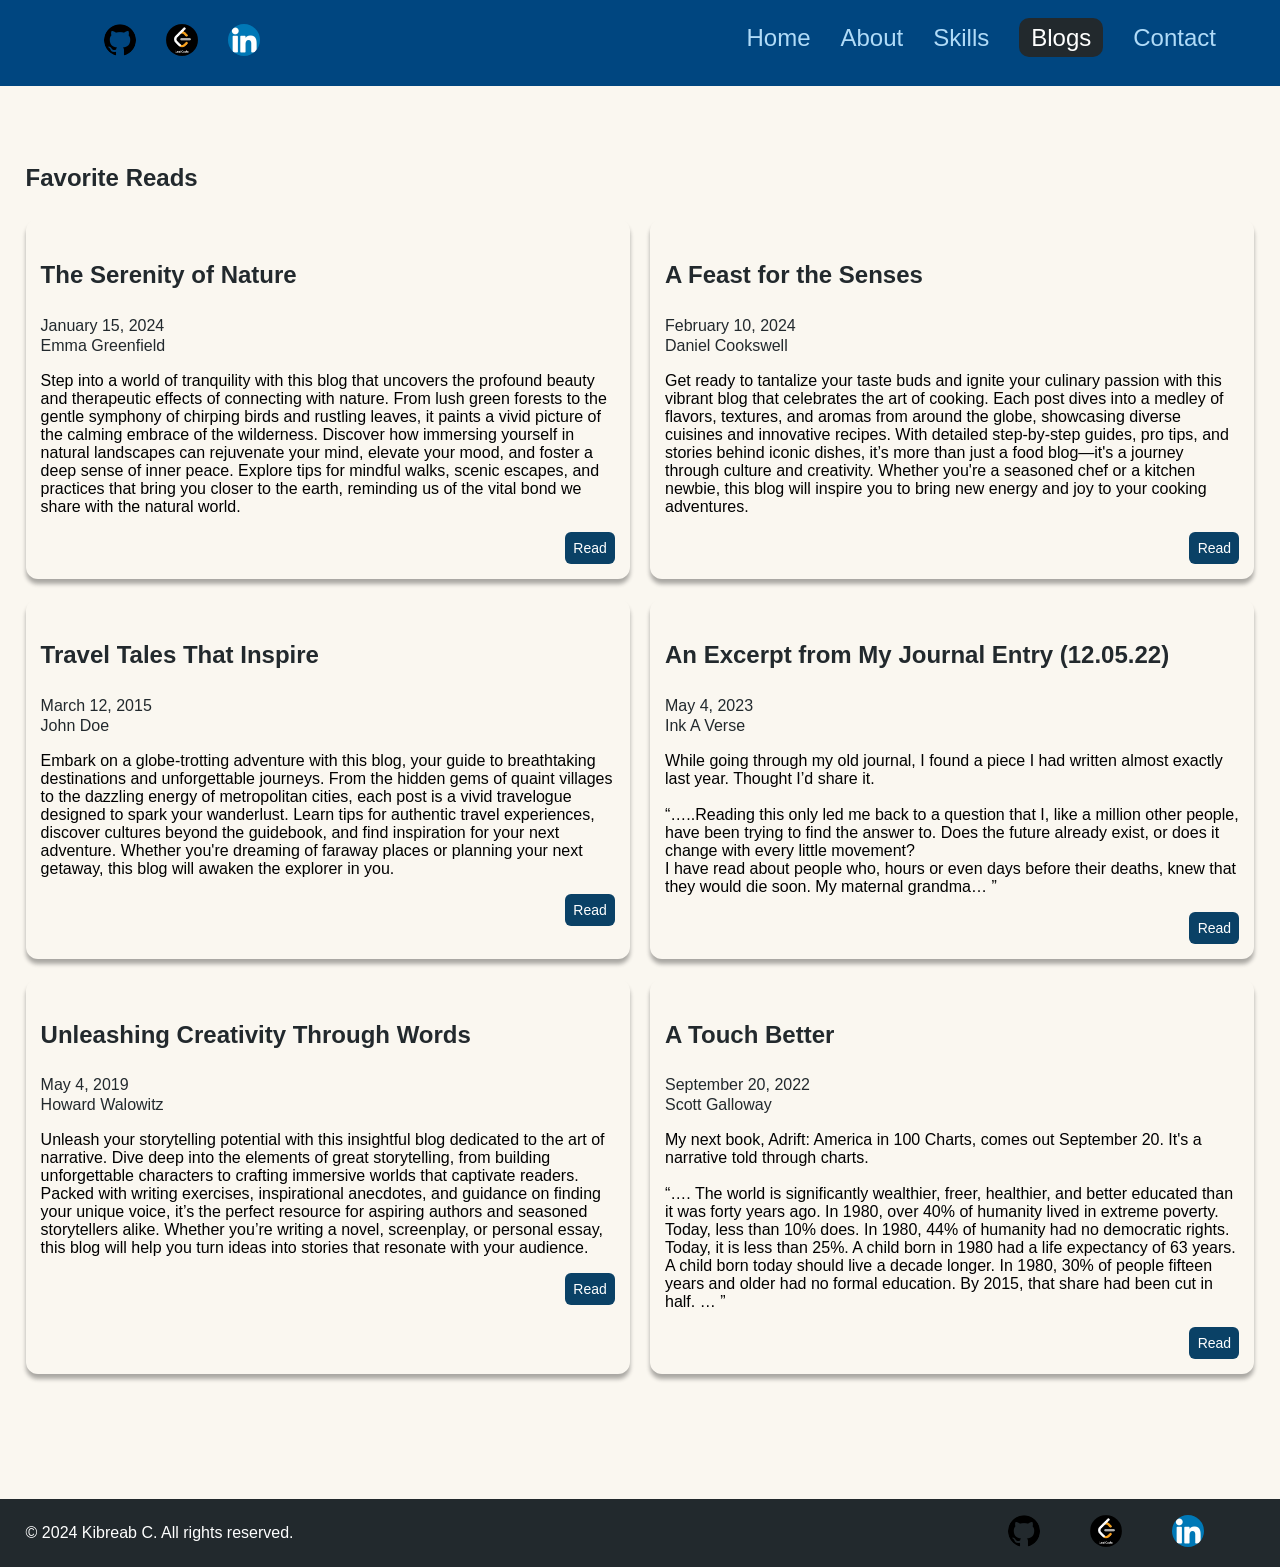
==== commit 74d629fc: "fixed for publication" ====
--- a/src/blogs.html
+++ b/src/blogs.html
@@ -2,135 +2,380 @@
 <html lang="en">
 
 <head>
-    <meta name="viewport" content="width=device-width initial-scale=1.0">
     <meta charset="UTF-8">
+    <link rel="stylesheet" href="./css/test2.css">
+    <meta name="viewport" content="width=device-width, initial-scale=1.0">
     <title>Blogs</title>
 </head>
 
 <body>
     <header>
-        <div class="desktop-header tablet-header mobile-header">
-            <div class="desktop-socials tablet-socials">
+        <!-- Social Links -->
+        <div class="layout-desktop">
+            <div class="links">
                 <ul>
-                    <li>
-                        <a href="https://www.github.com">
-                            <img src="Images/icons/github.png" alt="Git-Icon">
-                        </a>
-                    </li>
-                    <li>
-                        <a href="https://www.leetcode.com">
-                            <img src="Images/icons/leetcode.png" alt="Leetcode-Icon">
-                        </a>
-                    </li>
-                    <li>
-                        <a href="https://www.linkedin.com">
-                            <img src="Images/icons/linkdin.png" alt="Linkdin-Icon">
-                        </a>
-                    </li>
+                    <li><a href="https://www.github.com" tabindex="0"><img src="Images/icons/github.webp"
+                                alt="GitHub Icon"></a></li>
+                    <li><a href="https://www.leetcode.com" tabindex="0"><img src="Images/icons/leetcode.webp"
+                                alt="LeetCode Icon"></a></li>
+                    <li><a href="https://www.linkedin.com" tabindex="0"><img src="Images/icons/linkdin.webp"
+                                alt="LinkedIn Icon"></a></li>
                 </ul>
             </div>
-
-            <input type="checkbox" id="menu-toggle" class="menu-toggle mobile-header">
-            <label for="menu-toggle" class="hamburger mobile-header">☰ About</label>
-            <nav>
+            <div class="nav">
+                <nav class="navigation">
+                    <ul>
+                        <li><a href="./home.html" tabindex="0">Home</a></li>
+                        <li><a href="./about.html" tabindex="0">About</a></li>
+                        <li><a href="./skills.html" tabindex="0">Skills</a></li>
+                        <li class="active"><a href="./blogs.html" tabindex="0">Blogs</a></li>
+                        <li><a href="./contact.html" tabindex="0">Contact</a></li>
+                    </ul>
+                </nav>
+            </div>
+        </div>
+
+        <div class="layout-tablet">
+            <div class="nav">
+                <nav class="navigation">
+                    <ul>
+                        <li><a href="./home.html" tabindex="0">Home</a></li>
+                        <li><a href="./about.html" tabindex="0">About</a></li>
+                        <li><a href="./skills.html" tabindex="0">Skills</a></li>
+                        <li class="active"><a href="./blogs.html" tabindex="0">Blogs</a></li>
+                        <li><a href="./contact.html" tabindex="0">Contact</a></li>
+                    </ul>
+                </nav>
+            </div>
+            <div class="links">
                 <ul>
-                    <li><a href="./home.html">Home</a></li>
-                    <li><a href="#">About</a></li>
-                    <li><a href="./skills.html">Skills</a></li>
-                    <li><a href="./blogs.html">Blogs</a></li>
-                    <li><a href="./contact.html">Contact</a></li>
+                    <li><a href="https://www.github.com" tabindex="0"><img src="Images/icons/github.webp"
+                                alt="GitHub Icon"></a></li>
+                    <li><a href="https://www.leetcode.com" tabindex="0"><img src="Images/icons/leetcode.webp"
+                                alt="LeetCode Icon"></a></li>
+                    <li><a href="https://www.linkedin.com" tabindex="0"><img src="Images/icons/linkdin.webp"
+                                alt="LinkedIn Icon"></a></li>
                 </ul>
-            </nav>
-        </div>
-
-
+            </div>
+        </div>
+
+        <!-- Mobile Menu -->
+        <div class="layout-mobile">
+            <div>
+                <input type="checkbox" id="menu-toggle" class="menu-toggle" tabindex="0">
+                <label for="menu-toggle" class="hamburger" tabindex="0">☰ Blogs</label>
+                <nav class="navigation">
+                    <ul>
+                        <li><a href="./home.html" tabindex="0">Home</a></li>
+                        <li><a href="about.html" tabindex="0">About</a></li>
+                        <li><a href="./skills.html" tabindex="0">Skills</a></li>
+                        <li class="current"><a href="./blogs.html" tabindex="0">Blogs</a></li>
+                        <li><a href="./contact.html" tabindex="0">Contact</a></li>
+                    </ul>
+                </nav>
+            </div>
+
+            <div class="links">
+                <ul>
+                    <li><a href="https://www.github.com" tabindex="0"><img src="Images/icons/github.webp"
+                                alt="GitHub Icon"></a></li>
+                    <li><a href="https://www.leetcode.com" tabindex="0"><img src="Images/icons/leetcode.webp"
+                                alt="LeetCode Icon"></a></li>
+                    <li><a href="https://www.linkedin.com" tabindex="0"><img src="Images/icons/linkdin.webp"
+                                alt="LinkedIn Icon"></a></li>
+                </ul>
+            </div>
+        </div>
     </header>
 
     <main>
-        <section class="desktop tablet-port mobile-land">
-            <h2>My Favourite Reads</h2>
-            <article id="1">
-                <figure>
-                    <img src="Images/NatureBlog.png" alt="A beautiful nature scene with greenery">
-                    <figcaption>A tranquil moment captured in nature</figcaption>
-                </figure>
-                <h3>Title: The Serenity of Nature</h3>
-                <p class="date">Date: January 15, 2024</p>
-                <p class="author">Written by: Emma Greenfield</p>
-                <p class="body">This blog explores the profound beauty and calming effects of spending time in nature.
-                    From serene landscapes to the sounds of the wilderness, it emphasizes the importance of reconnecting
-                    with the natural world for mental well-being.</p>
-            </article>
-            <article id="2">
-                <figure class="tablet-picture">
-                    <img src="Images/FoodBlog.png" alt="Delicious dishes displayed on a table">
-                    <figcaption>A feast for the senses</figcaption>
-                </figure>
-                <h3>Title: Culinary Adventures</h3>
-                <p class="date">Date: February 10, 2024</p>
-                <p class="author">Written by: Daniel Cookswell</p>
-                <p class="body">Dive into the world of flavors with this blog, where culinary artistry meets
-                    storytelling. It showcases diverse cuisines, unique recipes, and tips for bringing the joy of
-                    cooking to your kitchen.</p>
-            </article>
-            <article id="3">
-                <figure>
-                    <img src="Images/WritingBlog.png" alt="An open notebook with a pen">
-                    <figcaption>Unleashing creativity through words</figcaption>
-                </figure>
-                <h3>Title: The Art of Storytelling</h3>
-                <p class="date">Date: March 5, 2024</p>
-                <p class="author">Written by: Clara Wordsworth</p>
-                <p class="body">This blog delves into the power of storytelling, offering insights on crafting
-                    compelling narratives, developing characters, and finding your unique voice as a writer.</p>
-            </article>
-        </section>
-
-        <section class="mobile-port">
-            <h2>My Favourite Reads</h2>
-            <ol>
-                <li>
-                    <h4 class="title">The Serenity of Nature</h4>
-                    <p class="Description">Exploring the beauty of nature and its role in mental well-being.</p>
-                    <p class="date">Date: January 15, 2024</p>
-                    <button>Read More</button>
-                </li>
-                <li>
-                    <h4 class="title">Culinary Adventures</h4>
-                    <p class="Description">A journey into flavors, cuisines, and cooking tips for food enthusiasts.</p>
-                    <p class="date">Date: February 10, 2024</p>
-                    <button>Read More</button>
-                </li>
-                <li>
-                    <h4 class="title">The Art of Storytelling</h4>
-                    <p class="Description">Insights into crafting narratives and finding your unique writer’s voice.</p>
-                    <p class="date">Date: March 5, 2024</p>
-                    <button>Read More</button>
-                </li>
-            </ol>
-        </section>
+        <div class="layout-desktop">
+            <div class="layout-desktop-blogs-main">
+                <div class="landscape">
+                    <section class="favorite-reads">
+                        <h2 tabindex="0">Favorite Reads</h2>
+                        <div class="grid-container">
+                            <article class="book-card" tabindex="0">
+                                <h2>The Serenity of Nature</h2>
+                                <h3>January 15, 2024<br>Emma Greenfield</h3>
+                                <p>
+                                    Step into a world of tranquility with this blog that uncovers the profound beauty
+                                    and therapeutic effects of connecting with nature. From lush green forests to the
+                                    gentle symphony of chirping birds and rustling leaves, it paints a vivid picture of
+                                    the calming embrace of the wilderness. Discover how immersing yourself in natural
+                                    landscapes can rejuvenate your mind, elevate your mood, and foster a deep sense of
+                                    inner peace. Explore tips for mindful walks, scenic escapes, and practices that
+                                    bring you closer to the earth, reminding us of the vital bond we share with the
+                                    natural world.
+                                </p>
+                                <button tabindex="0">Read</button>
+                            </article>
+
+                            <article class="book-card" tabindex="0">
+                                <h2>A Feast for the Senses</h2>
+                                <h3>February 10, 2024<br>Daniel Cookswell</h3>
+                                <p>
+                                    Get ready to tantalize your taste buds and ignite your culinary passion with this
+                                    vibrant blog that celebrates the art of cooking. Each post dives into a medley of
+                                    flavors, textures, and aromas from around the globe, showcasing diverse cuisines and
+                                    innovative recipes. With detailed step-by-step guides, pro tips, and stories behind
+                                    iconic dishes, it’s more than just a food blog—it's a journey through culture and
+                                    creativity. Whether you're a seasoned chef or a kitchen newbie, this blog will
+                                    inspire you to bring new energy and joy to your cooking adventures.
+                                </p>
+                                <button tabindex="0">Read</button>
+                            </article>
+
+                            <article class="book-card" tabindex="0">
+                                <h2>Travel Tales That Inspire</h2>
+                                <h3>March 12, 2015<br>John Doe</h3>
+                                <p>
+                                    Embark on a globe-trotting adventure with this blog, your guide to breathtaking
+                                    destinations and unforgettable journeys. From the hidden gems of quaint villages to
+                                    the dazzling energy of metropolitan cities, each post is a vivid travelogue designed
+                                    to spark your wanderlust. Learn tips for authentic travel experiences, discover
+                                    cultures beyond the guidebook, and find inspiration for your next adventure. Whether
+                                    you're dreaming of faraway places or planning your next getaway, this blog will
+                                    awaken the explorer in you.
+                                </p>
+                                <button tabindex="0">Read</button>
+                            </article>
+                            <article class="book-card" tabindex="0">
+                                <h2>An Excerpt from My Journal Entry (12.05.22)</h2>
+                                <h3>May 4, 2023<br>Ink A Verse</h3>
+                                <p>
+                                    While going through my old journal, I found a piece I had written almost exactly
+                                    last year. Thought I’d share it. <br> <br>
+
+                                    “…..Reading this only led me back to a question that I, like a million other people,
+                                    have been trying to find the answer to. Does the future already exist, or does it
+                                    change with every little movement? <br>
+                                    I have read about people who, hours or even days before their deaths, knew that they
+                                    would die soon. My maternal grandma… ”
+                                </p>
+                                <button tabindex="0">Read</button>
+                            </article>
+
+                            <article class="book-card" tabindex="0">
+                                <h2>Unleashing Creativity Through Words</h2>
+                                <h3>May 4, 2019<br>Howard Walowitz</h3>
+                                <p>
+                                    Unleash your storytelling potential with this insightful blog dedicated to the art
+                                    of narrative. Dive deep into the elements of great storytelling, from building
+                                    unforgettable characters to crafting immersive worlds that captivate readers. Packed
+                                    with writing exercises, inspirational anecdotes, and guidance on finding your unique
+                                    voice, it’s the perfect resource for aspiring authors and seasoned storytellers
+                                    alike. Whether you’re writing a novel, screenplay, or personal essay, this blog will
+                                    help you turn ideas into stories that resonate with your audience.
+                                </p>
+                                <button tabindex="0">Read</button>
+                            </article>
+
+                            <article class="book-card" tabindex="0">
+                                <h2>A Touch Better</h2>
+                                <h3>September 20, 2022<br>Scott Galloway</h3>
+                                <p>
+                                    My next book, Adrift: America in 100 Charts, comes out September 20. It's a
+                                    narrative
+                                    told through charts. <br> <br>
+
+                                    “…. The world is significantly wealthier, freer, healthier, and better educated than
+                                    it
+                                    was forty years ago. In 1980, over 40% of humanity lived in extreme poverty. Today,
+                                    less than 10% does. In 1980, 44% of humanity had no democratic rights. Today, it is
+                                    less than 25%. A child born in 1980 had a life expectancy of 63 years. A child born
+                                    today should live a decade longer. In 1980, 30% of people fifteen years and older
+                                    had no formal education. By 2015, that share had been cut in half. … ”
+                                </p>
+                                <button tabindex="0">Read</button>
+                            </article>
+                        </div>
+                    </section>
+                </div>
+            </div>
+        </div>
+
+        <div class="layout-tablet">
+            <div class="layout-tablet-blogs-main">
+                <div class="landscape">
+                    <article class="container-blogs" tabindex="0">
+                        <h2>Travel around the world</h2>
+                        <div>
+                            <p tabindex="0">Step into a world of tranquility with this blog that uncovers the profound
+                                beauty and therapeutic effects of connecting with nature. From lush green forests to the
+                                gentle symphony of chirping birds and rustling leaves, it paints a vivid picture of the
+                                calming embrace of the wilderness.
+                                <br>
+                                <a class="more" tabindex="0">read more</a>
+                            </p>
+                            <video controls loop autoplay muted width="65%" tabindex="0">
+                                <source src="Videos/night.mp4" type="video/mp4">
+                                <track src="captions/food.vtt" kind="captions" srclang="en" label="English">
+                                Your browser does not support the video tag.
+                            </video>
+                        </div>
+                    </article>
+
+                    <article class="container-blogs" tabindex="0">
+                        <h2>Food</h2>
+                        <div>
+                            <p tabindex="0">
+                                Get ready to tantalize your taste buds and ignite your culinary passion with this
+                                vibrant blog that celebrates the art of cooking. Each post dives into a medley of
+                                flavors, textures, and aromas from around the globe, showcasing diverse cuisines and
+                                innovative recipes.
+                                <br>
+                                <a class="more" tabindex="0">read more</a>
+                            </p>
+                            <video controls loop autoplay muted width="65%" tabindex="0">
+                                <source src="Videos/food.mp4" type="video/mp4">
+                                <div class="video-transcript" tabindex="0">
+                                    Your browser does not support the video tag.
+                                </div>
+                            </video>
+                        </div>
+                    </article>
+                </div>
+                <div class="portrait">
+                    <section class="read-item">
+                        <h2 tabindex="0">My Favorite Reads</h2>
+                        <article tabindex="0">
+                            <h3>Food</h3>
+                            <div class="content-wrapper">
+                                <p tabindex="0">
+                                    Get ready to tantalize your taste buds and ignite your culinary passion with
+                                    this vibrant blog that celebrates the art of cooking. Each post dives into a
+                                    medley of flavors, textures, and aromas from around the globe, intertwining
+                                    diverse cultures and irresistible recipes.
+                                </p>
+                                <figure>
+                                    <img src="Images/Foodblog.webp" width="155" alt="Nature scene">
+                                    <figcaption></figcaption>
+                                </figure>
+                            </div>
+                        </article>
+                        <article tabindex="0">
+                            <h3>Stories</h3>
+                            <div class="content-wrapper">
+                                <p tabindex="0">
+                                    Unleash your storytelling potential with this remarkable blog dedicated to
+                                    the art of travel tales. Dive deep into inspiring anecdotes and awe-inspiring
+                                    home-building unforgettable connections that captivate readers.
+                                </p>
+                                <figure>
+                                    <img src="Images/WritingBlog.webp" width="155" alt="Nature scene">
+                                    <figcaption></figcaption>
+                                </figure>
+                            </div>
+                        </article>
+                        <article tabindex="0">
+                            <h3>Nature</h3>
+                            <div class="content-wrapper">
+                                <p tabindex="0">
+                                    Step into a world of innovation with this blog that celebrates the profound
+                                    interplay of human creativity and the beauty of the natural world. From lush
+                                    landscapes to man-made wonders, each post brings you closer to the essence of
+                                    the wilderness.
+                                </p>
+                                <figure>
+                                    <img src="Images/NatureBlog.webp" width="155" alt="Nature scene">
+                                    <figcaption></figcaption>
+                                </figure>
+                            </div>
+                        </article>
+                    </section>
+                </div>
+            </div>
+        </div>
+
+        <div class="layout-mobile">
+            <div class="layout-mobile-blogs-main">
+                <div class="landscape">
+                    <section class="favorite-reads">
+                        <h2 tabindex="0">Favorite Reads</h2>
+                        <div class="grid-container">
+                            <article class="book-card" tabindex="0">
+                                <h3>Nature</h3>
+                                <p tabindex="0">
+                                    From lush green forests to the gentle symphony of chirping birds and rustling
+                                    leaves, it paints a vivid
+                                    picture of the calming embrace of the wilderness.
+                                </p>
+                                <button tabindex="0">Read</button>
+                            </article>
+                            <article class="book-card" tabindex="0">
+                                <h3>Food</h3>
+                                <p tabindex="0">
+                                    Detailed step-by-step guides, pro tips, and stories behind iconic dishes. It’s
+                                    more
+                                    than just a food blog—
+                                    it’s a journey through culture and creativity.
+                                </p>
+                                <button tabindex="0">Read</button>
+                            </article>
+                            <article class="book-card" tabindex="0">
+                                <h3>Stories</h3>
+                                <p tabindex="0">
+                                    Dive deep into the elements of great storytelling, from building unforgettable
+                                    characters to crafting
+                                    immersive worlds that captivate readers.
+                                </p>
+                                <button tabindex="0">Read</button>
+                            </article>
+                            <article class="book-card" tabindex="0">
+                                <h3>Travels</h3>
+                                <p tabindex="0">
+                                    Embark on a globe-trotting adventure with this blog, your guide to breathtaking
+                                    destinations and
+                                    unforgettable journeys.
+                                </p>
+                                <button tabindex="0">Read</button>
+                            </article>
+                        </div>
+                    </section>
+                </div>
+
+                <div class="portrait">
+                    <section class="favorite-reads">
+                        <h2 tabindex="0">My Favorite Reads</h2>
+                        <article class="book-card" tabindex="0">
+                            <h3>1. Wanderlust Chronicles Travel Tales That Inspire</h3>
+                            <p tabindex="0">Date: January 15, 2024<br>Author: Emma Greenfield</p>
+                            <button tabindex="0">More</button>
+                        </article>
+                        <article class="book-card" tabindex="0">
+                            <h3>2. A Feast for the Senses:</h3>
+                            <p tabindex="0">Date: February 10, 2021<br>Author: Daniel Cookswell</p>
+                            <button tabindex="0">More</button>
+                        </article>
+                        <article class="book-card" tabindex="0">
+                            <h3>3. Unleashing creativity through words</h3>
+                            <p tabindex="0">Date: March 12, 2020<br>Author: Jim Hortins</p>
+                            <button tabindex="0">More</button>
+                        </article>
+                        <article class="book-card" tabindex="0">
+                            <h3>4. A Feast for the Senses:</h3>
+                            <p tabindex="0">Date: May 4, 2019<br>Author: Howard Walowitz</p>
+                            <button tabindex="0">More</button>
+                        </article>
+                    </section>
+                </div>
+            </div>
+        </div>
     </main>
 
     <footer>
-
-        <p>All rights reserved Kibreab C.</p>
+        <div>
+            <p tabindex="0">&copy; 2024 Kibreab C. All rights reserved.</p>
+        </div>
         <div class="socials">
             <ul>
-                <li>
-                    <a href="https://www.github.com">
-                        <img src="Images/icons/github.png" alt="Git-Icon">
-                    </a>
-                </li>
-                <li>
-                    <a href="https://www.leetcode.com">
-                        <img src="Images/icons/leetcode.png" alt="Leetcode-Icon">
-                    </a>
-                </li>
-                <li>
-                    <a href="https://www.linkedin.com">
-                        <img src="Images/icons/linkdin.png" alt="Linkdin-Icon">
-                    </a>
-                </li>
+                <li><a href="https://www.github.com" tabindex="0"><img src="Images/icons/github.webp"
+                            alt="GitHub Icon"></a></li>
+                <li><a href="https://www.leetcode.com" tabindex="0"><img src="Images/icons/leetcode.webp"
+                            alt="LeetCode Icon"></a></li>
+                <li><a href="https://www.linkedin.com" tabindex="0"><img src="./Images/icons/linkdin.webp"
+                            alt="LinkedIn Icon"></a></li>
             </ul>
         </div>
     </footer>
--- a/src/css/test2.css
+++ b/src/css/test2.css
@@ -0,0 +1,1424 @@
+:root {
+  --brand-color: rgba(10, 65, 102, 1);
+  --dark-secondary-color: #22292d;
+  --tertiary-color: #576770;
+  --main-text-color: #080808;
+  --background-color: #faf7f0;
+  --highlights-color: #b0dbf7;
+  --hover-color: #22292d;
+}
+
+/* General Styles */
+body {
+  margin: 0;
+  padding: 0;
+  background-color: var(--background-color);
+  font-family: 
+  Inter, Arial, sans-serif;
+}
+
+h1 {
+  font-weight: bold;
+  font-size: 2.5em;
+  line-height: 56px;
+  letter-spacing: 0%;
+  color: var(--brand-color);
+}
+
+h2 {
+  font-weight: bold;
+  font-size: 1.5em;
+  line-height: 42px;
+  color: var(--dark-secondary-color);
+}
+
+h3 {
+  font-size: 1em;
+  line-height: 20px;
+  font-weight: normal;
+  color: var(--dark-secondary-color);
+}
+
+.center-image {
+  display: block;
+  margin-left: auto;
+  margin-right: auto;
+}
+
+/* Header DSK */
+header {
+  background-color: #004680;
+  color: white;
+  font-size: 1.5em;
+  width: 100%;
+}
+
+header ul {
+  list-style: none;
+  display: flex;
+  gap: 30px;
+  flex-wrap: wrap;
+}
+
+header div.layout-desktop {
+  margin: 0 64px;
+  padding: 0;
+  display: flex;
+  justify-content: space-between;
+}
+
+header nav ul li a {
+  text-decoration: none;
+  color: var(--highlights-color);
+}
+
+header nav ul li.active a {
+  color: #fffffe;
+  background-color: var(--hover-color);
+  padding: 6px 12px;
+  border-radius: 10px;
+}
+
+header img,
+footer img {
+  width: 32px;
+  border-radius: 20px;
+}
+
+.layout-tablet,
+.layout-mobile {
+  display: none;
+  padding: 20px;
+}
+
+button {
+  background-color: var(--brand-color);
+  color: #fffffe;
+  width: 240px;
+  height: 70px;
+  border-radius: 10px;
+  border-width: 0;
+}
+
+button:hover {
+  background-color: #080808;
+  transition: ease;
+}
+
+/* Footer */
+footer {
+  display: flex;
+  text-align: center;
+  background-color: var(--dark-secondary-color);
+  color: white;
+  justify-content: space-between;
+  align-items: center;
+  padding: 0 2%;
+  /* width: 100%; */
+}
+
+footer ul {
+  margin-right: 50px;
+  padding: 0;
+  gap: 50px;
+  list-style: none;
+  display: flex;
+  align-content: center;
+  flex-wrap: wrap;
+  justify-content: space-between;
+}
+
+/* Mobile - Portrait */
+@media screen and (max-width: 640px) and (orientation: portrait) {
+  /* Styles for mobile devices in portrait mode */
+    html, body {
+    height: 100%;
+    margin: 0;
+    display: flex;
+    flex-direction: column;
+  }
+
+body {
+    font-family: "Inter", Arial, sans-serif;
+    font-size: small;
+    padding: 0;
+    margin: 0;
+    width: 100%;
+    /* overflow-x: hidden; */
+  }
+
+  footer ul img {
+    width: 24px;
+  }
+
+  main.layout-desktop {
+    display: none;
+  }
+
+  main .layout-mobile-about-main div.landscape,
+  main .layout-mobile-home-main div.landscape,
+  main .layout-mobile-skills-main div.landscape,
+  main .layout-mobile-blogs-main div.landscape,
+  main .layout-mobile-contact-main div.landscape
+   {
+    display: none;
+  }
+
+  main .layout-mobile-about-main div.portrait img {
+    width: 170px;
+    border-radius: 100px;
+  }
+
+  .layout-tablet,
+  .layout-desktop,
+  header div.layout-desktop,
+  header div.layout-mobile div.links {
+    display: none;
+  }
+
+  header,
+  body,
+  .layout-mobile {
+    display: block;
+  }
+  header {
+    /* max-width: 480px;
+        flex-wrap: wrap;
+        box-sizing: border-box; */
+    text-align: left;
+    padding: 0;
+    margin: 0;
+  }
+
+  header .hamburger {
+    display: block;
+    cursor: pointer;
+  }
+
+  header nav {
+    display: none;
+    margin: 0;
+  }
+
+  header input {
+    display: none;
+  }
+
+  header nav ul {
+    display: flex;
+    flex-direction: column;
+    justify-content: center;
+    background-color: var(--background-color);
+    padding: 0;
+    margin: 0;
+    list-style: none;
+    border-radius: 10px;
+    /* width: 100%; */
+  }
+
+  header nav ul li {
+    width: 100%;
+    text-align: center;
+    padding: 10px 0;
+  }
+
+  header nav ul li a {
+    color: var(--brand-color);
+    /* text-decoration: none; */
+    display: block;
+
+    width: 100%;
+  }
+
+  header nav ul li.current a {
+    color: var(--dark-secondary-color);
+  }
+
+  .menu-toggle:checked + .hamburger + .navigation {
+    display: block;
+  }
+    main {
+    flex: 1; /* This makes the main content take up the remaining space */
+    overflow-y: auto;
+    overflow-x: hidden;
+    padding: 20px;
+  }
+  main button {
+    width: 164px;
+    height: 40px;
+  }
+
+  main {
+    margin-bottom: 50px;
+  }
+
+  /* .layout-mobile-about-main article {
+        display: flex;
+        flex-direction: column;
+        gap: 70px;
+      } */
+
+  main div.layout-mobile-skills-main div.top section article figure {
+    width: fit-content;
+    background-color: var(--brand-color);
+    padding: 2% 3%;
+    margin: 3%;
+    border-radius: 8px;
+    color: white;
+  }
+  .layout-mobile-skills-main section.certf-hold img {
+    min-width: 150;
+    max-width: 172px;
+  }
+
+  .layout-mobile-skills-main section.certf-hold {
+    display: flex;
+    flex-direction: column;
+    width: 100%;
+    /* width: 490px; */
+    /* margin: 0 auto; */
+    justify-content: center;
+    align-items: center;
+  }
+
+  .layout-mobile-skills-main section.certf-hold article div ul li {
+    font-size: medium;
+  }
+
+  .layout-mobile-about-main table {
+    /* min-width: 250px; */
+    width: 200px;
+    border-collapse: collapse;
+    text-align: left;
+    box-shadow: 0 4px 8px rgba(0, 0, 0, 0.1);
+    margin: 3% auto;
+    border-radius: 10px;
+  }
+  .layout-mobile-about-main .table-holder {
+    display: block;
+    margin-right: auto;
+    margin-left: auto;
+  }
+
+  .layout-mobile-about-main thead {
+    background-color: #003366;
+    color: white;
+  }
+  .layout-mobile-about-main thead th {
+    padding: 10px;
+    border: 2px solid var(--highlights-color);
+  }
+  .layout-mobile-about-main tbody tr {
+    background-color: #f2f2f2;
+    border: 2px solid var(--highlights-color);
+  }
+
+  .layout-mobile-about-main tbody td {
+    padding: 10px;
+    border: 2px solid var(--highlights-color);
+  }
+
+  .layout-mobile-blogs-main div.portrait{
+    width: 100%;
+    display: flex;
+    justify-content: center;
+    align-items: center;
+
+  }
+
+  .layout-mobile-blogs-main div.portrait section.favorite-reads{
+    width: 90%;
+    max-width: 100%
+  }
+
+  .layout-mobile-blogs-main div.portrait section.favorite-reads .book-card {
+   
+    border-radius: 12px;
+    padding: 15px;
+    margin-bottom: 15px;
+    box-shadow: 0px 5px 4px 0px rgba(0, 0, 0, 0.32);
+    -webkit-box-shadow: 0px 5px 4px 0px rgba(0, 0, 0, 0.32);
+    -moz-box-shadow: 0px 5px 4px 0px rgba(0, 0, 0, 0.32); 
+    /* position: relative; */
+  }
+    .book-card button {
+      display: block;
+      margin-left: auto;
+    /* position: absolute; */
+    bottom: 15px;
+    right: 15px;
+    padding: 8px 0;
+    width: 50px;
+    height: auto;
+    font-size: 14px;
+    color: #fff;
+    background-color: var(--brand-color);
+    text-align: center;
+    border-radius: 6px;
+
+    transition: background-color 0.3s ease;
+  }
+
+  .book-card button:active {
+    background-color: var(--dark-secondary-color);
+  }
+
+  .layout-mobile-contact-main div.portrait div.contact-form-mobile{
+    padding: 20px;
+    background-color: #f9f9f9;
+    border: 1px solid #e0e0e0;
+    border-radius: 10px;
+    margin: 10%;
+}
+.layout-mobile-contact-main div.portrait div.contact-form-mobile form button{
+  width: auto;
+    background-color: var(--brand-color);
+    color: #fff;
+    border: none;
+    padding: 10px 15px;
+    cursor: pointer;
+    border-radius: 4px;
+}
+
+.layout-mobile-contact-main div.portrait div.contact-form-mobile form button:active {
+    background-color: var(--dark-secondary-color);
+}
+
+
+/* .contact-form-mobile h2 {
+    font-size: 1.5rem;
+    margin-bottom: 10px;
+} */
+
+.contact-form-mobile p {
+    font-size: 0.9rem;
+    margin-bottom: 20px;
+}
+
+.layout-mobile-contact-main div.portrait .contact-form-mobile form{
+
+    display: flex;
+    flex-direction: column;
+    gap: 10px;
+
+
+
+}
+
+
+
+  footer {
+    display: flex;
+    flex-direction: row;
+    background-color: var(--dark-secondary-color);
+    color: white;
+    padding: 10px;
+    /* width: 100%; */
+    justify-content: space-between;
+    align-items: center;
+  }
+
+  footer ul {
+    list-style: none;
+    display: flex;
+    flex-wrap: wrap;
+    margin-right: 20px;
+    gap: 12px;
+  }
+
+  footer ul li {
+    flex: 1 1 auto;
+    text-align: center;
+  }
+}
+
+/* Mobile - Landscape */
+@media screen and (max-width: 640px) and (orientation: landscape) {
+  /* Styles for mobile devices in landscape mode */
+  body {
+    font-family: "Inter", Arial, sans-serif;
+    font-size: small;
+
+    padding: 0;
+    margin: 0;
+    width: 100%;
+    /* overflow-x: hidden; */
+  }
+  html, body{
+    height: 100%;
+    margin: 0;
+    display: flex;
+    flex-direction: column;
+  }
+
+      main {
+    flex: 1; /* This makes the main content take up the remaining space */
+    overflow-y: auto;
+    overflow-x: hidden;
+    padding: 20px;
+  }
+
+  footer ul img {
+    width: 24px;
+  }
+
+  main.layout-desktop {
+    display: none;
+  }
+
+  main .layout-mobile-about-main div.portrait,
+  main .layout-mobile-skills-main div.portrait,
+  main .layout-mobile-home-main div.portrait,
+  main .layout-mobile-blogs-main div.portrait,
+  main .layout-mobile-contact-main div.portrait{
+    display: none;
+  }
+
+  /* main .layout-mobile-about-main div.portrait img {
+    width: 170px;
+    border-radius: 100px;
+  } */
+
+  .layout-tablet,
+  .layout-desktop,
+  header div.layout-desktop {
+    display: none;
+  }
+
+  main .layout-mobile-about-main .landscape{
+    padding: 20px;
+  margin: 0 auto;
+   border-radius: 10px;
+   /* background-color: pink; */
+  }
+
+  main .layout-mobile-about-main .landscape .details-grid{
+  display: grid;
+  grid-template-columns: 1fr 1fr;
+  gap: 20px;
+  margin-top: 20px;
+  }
+
+  main .layout-mobile-about-main .landscape .details-grid article {
+  /* background-color: #fff; */
+  border-radius: 8px;
+      box-shadow: 0px 5px 4px 0px rgba(0, 0, 0, 0.32);
+    -webkit-box-shadow: 0px 5px 4px 0px rgba(0, 0, 0, 0.32);
+    -moz-box-shadow: 0px 5px 4px 0px rgba(0, 0, 0, 0.32); 
+  padding: 15px;
+
+}
+
+main .layout-mobile-skills-main .landscape {
+  padding: 20px;
+  margin: 0 auto;
+}
+main .layout-mobile-skills-main .landscape .skills-container {
+  display: flex;
+  align-items: center;
+  justify-content: space-between;
+  gap: 20px;
+}
+
+
+main .layout-mobile-skills-main .landscape .certificate img {
+  max-width: 100%;
+  height: auto;
+  border-radius: 8px;
+  box-shadow: 0px 4px 6px rgba(0, 0, 0, 0.1);
+}
+
+main .layout-mobile-skills-main .landscape .skills-table table {
+  width: 100%;
+  border-collapse: collapse;
+  background-color: #fff;
+  box-shadow: 0px 4px 6px rgba(0, 0, 0, 0.1);
+  border-radius: 8px;
+  overflow: hidden;
+}
+
+main .layout-mobile-skills-main .landscape .skills-table th, .skills-table td {
+  padding: 10px 15px;
+  text-align: left;
+  border: 1px solid #ddd;
+}
+
+main .layout-mobile-skills-main .landscape .skills-table th{
+  background-color: var(--brand-color);
+  color: var(--background-color);
+}
+ 
+
+  header,
+
+  .layout-mobile {
+    display: block;
+  }
+  header {
+    /* max-width: 480px;
+        flex-wrap: wrap;
+        box-sizing: border-box; */
+    text-align: left;
+    padding: 0;
+    margin: 0;
+    /* display: flex; */
+  }
+
+  header .layout-mobile {
+    display: flex;
+    justify-content: space-between;
+    align-items: center;
+  }
+
+  header .layout-mobile div.links ul {
+    padding: 0;
+  }
+
+  header img{
+    width: 24px;
+  }
+
+  header .hamburger {
+    display: block;
+    cursor: pointer;
+    width: 120px;
+  }
+
+  header nav {
+    display: none;
+    margin: 0;
+  }
+
+  header input {
+    display: none;
+  }
+
+  header nav ul {
+    display: flex;
+    flex-direction: column;
+    justify-content: center;
+    background-color: var(--background-color);
+    padding: 0;
+    margin: 0;
+    list-style: none;
+    border-radius: 10px;
+    /* width: 100%; */
+  }
+
+  header nav ul li {
+    width: 100%;
+    text-align: center;
+    padding: 10px 0;
+  }
+
+  header nav ul li a {
+    color: var(--brand-color);
+    /* text-decoration: none; */
+    display: block;
+
+    width: 100%;
+  }
+
+  header nav ul li.current a {
+    color: var(--dark-secondary-color);
+  }
+
+  .menu-toggle:checked + .hamburger + .navigation {
+    display: block;
+  }
+
+  .layout-mobile-blogs-main div.landscape{
+    display: flex;
+    width: 100%;
+    justify-content: center;
+    align-items: center;
+  }
+  .layout-mobile-blogs-main div.landscape section.favorite-reads{
+    width: 90%;
+    max-width: 800px;
+    text-align: left;
+  }
+
+   .layout-mobile-blogs-main div.landscape .grid-container {
+    display: grid;
+    grid-template-columns: repeat(auto-fit, minmax(300px, 1fr));
+    gap: 20px;
+  }
+
+  .layout-mobile-blogs-main div.landscape section.favorite-reads .book-card {
+   
+    border-radius: 12px;
+    padding: 15px;
+    /* margin-bottom: 15px; */
+    box-shadow: 0px 5px 4px 0px rgba(0, 0, 0, 0.32);
+    -webkit-box-shadow: 0px 5px 4px 0px rgba(0, 0, 0, 0.32);
+    -moz-box-shadow: 0px 5px 4px 0px rgba(0, 0, 0, 0.32); 
+    /* position: relative; */
+  }
+    .book-card button {
+      display: block;
+      margin-left: auto;
+    /* position: absolute; */
+    bottom: 15px;
+    right: 15px;
+    padding: 8px 0;
+    width: 50px;
+    height: auto;
+    font-size: 14px;
+    color: #fff;
+    background-color: var(--brand-color);
+    text-align: center;
+    border-radius: 6px;
+
+    transition: background-color 0.3s ease;
+  }
+
+  .book-card button:active {
+    background-color: var(--dark-secondary-color);
+  }
+ 
+  footer ul {
+  margin-right: 20px;
+  padding: 0;
+  gap: 12px;
+  list-style: none;
+  display: flex;
+  align-content: center;
+  flex-wrap: wrap;
+  justify-content: space-between;
+}
+.social-contact {
+    text-align: left;
+    font-family: Arial, sans-serif;
+    background-color: #f9f9f9;
+    padding: 20px;
+    border-radius: 10px;
+    box-shadow: 0 2px 5px rgba(0, 0, 0, 0.1);
+    max-width: 600px;
+    margin: 0 auto;
+}
+
+
+
+.social-contact p {
+    font-size: 0.9rem;
+   
+    margin-bottom: 15px;
+}
+
+/* Styling for the contact links */
+.contact-links {
+    display: flex;
+    flex-wrap: wrap;
+    gap: 10px;
+}
+
+.link-card {
+    background-color: #003c66;
+    color: white;
+    padding: 10px 15px;
+    border-radius: 8px;
+    box-shadow: 0 2px 5px rgba(0, 0, 0, 0.2);
+    text-align: center;
+    flex: 1 1 calc(50% - 10px); /* Ensure two cards fit side by side */
+    font-size: 0.95rem;
+}
+
+.link-card a {
+    color: #aad4f5;
+    text-decoration: none;
+    font-weight: bold;
+}
+
+.link-card a:hover {
+    text-decoration: underline;
+}
+
+/* Styling for the alternative contact */
+.alternative-contact {
+    margin-top: 20px;
+    text-align: center;
+}
+
+.alternative-card {
+    background-color: #003c66;
+    color: white;
+    padding: 20px;
+    border-radius: 8px;
+    box-shadow: 0 2px 5px rgba(0, 0, 0, 0.2);
+}
+
+.alternative-card h3 {
+    font-size: 1.2rem;
+    margin-bottom: 5px;
+}
+
+.alternative-card p {
+    font-size: 0.95rem;
+    margin: 5px 0;
+}
+}
+/* Tablet - Portrait */
+@media screen and (min-width: 640px) and (max-width: 1023px) and (orientation: portrait) {
+  header div.layout-desktop,
+  .layout-mobile {
+    display: none;
+  }
+
+  main div.layout-desktop {
+    display: none;
+  }
+
+  .layout-tablet {
+    display: block;
+  }
+  main .layout-tablet-about-main div.landscape, main .layout-tablet-blogs-main div.landscape, main .layout-tablet-contact-main div.landscape{
+    display: none;
+  }
+  main .layout-tablet .landscape {
+    display: none;
+  }
+
+  body {
+    display: grid;
+    grid-template-columns: 140px auto;
+    grid-template-rows:auto 1fr auto;
+    grid-template-areas:
+      "header main"
+      "header main"
+      "header main"
+      "footer footer";
+    margin: 0;
+    height: 100vh;
+  }
+
+  header {
+    grid-area: header;
+    background-color: var(--brand-color);
+    display: flex;
+    flex-direction: column;
+    justify-content: center;
+    align-items: center;
+    text-align: center;
+  }
+
+  header nav {
+    margin-bottom: 100px;
+  }
+
+  main {
+    grid-area: main;
+    overflow-y: auto;
+    overflow-x: hidden;
+    padding: 20px;
+  }
+  .center-image {
+    display: block;
+    margin-left: auto;
+    margin-right: auto;
+  }
+
+  .layout-tablet-skills-main section.certf-hold img {
+    min-width: 157px;
+    max-width: 100%;
+  }
+
+  .layout-tablet-skills-main section.certf-hold {
+    display: flex;
+    flex-direction: column;
+    width: 100%;
+    /* width: 490px; */
+    margin: 0 auto;
+  }
+
+  .layout-tablet-skills-main section.certf-hold article div ul li {
+    font-size: medium;
+  }
+  .layout-tablet-skills-main div.portrait section article.container-art {
+    display: flex;
+    align-items: center;
+    width: 100%;
+    background-color: var(--background-color);
+    margin: 3% 0;
+    padding: 0 2%;
+    border-radius: 10px;
+    box-shadow: 0px 5px 4px 0px rgba(0, 0, 0, 0.32);
+    -webkit-box-shadow: 0px 5px 4px 0px rgba(0, 0, 0, 0.32);
+    -moz-box-shadow: 0px 5px 4px 0px rgba(0, 0, 0, 0.32);
+  }
+
+  .layout-tablet-skills-main
+    div.portrait
+    section
+    article.container-art
+    div.description
+    ul {
+    padding: 0;
+  }
+.layout-tablet-blogs-main .read-item article .content-wrapper {
+    display: flex;
+    margin: 3% 0;
+}
+
+.layout-tablet-blogs-main .read-item article figure {
+    display: block;
+    margin: 0 0 0 3%;
+    padding: 0;
+}
+
+.layout-tablet-blogs-main .read-item article figure img {
+    /* max-width: 100%; */
+    height: auto;
+    display: block;
+}
+
+
+  .layout-tablet-about-main .container {
+    margin: 0 2%;
+    padding: 2% 2%;
+    /* min-width: 450px; */
+    border-radius: 10px;
+    background-color: var(--background-color);
+    box-shadow: 0px 5px 4px 0px rgba(0, 0, 0, 0.32);
+    -webkit-box-shadow: 0px 5px 4px 0px rgba(0, 0, 0, 0.32);
+    -moz-box-shadow: 0px 5px 4px 0px rgba(0, 0, 0, 0.32);
+  }
+
+  .layout-tablet-about-main article {
+    display: flex;
+    flex-direction: column;
+    gap: 70px;
+  }
+
+  .layout-tablet-about-main table {
+    width: 100%;
+    border-collapse: collapse;
+
+    text-align: left;
+    box-shadow: 0 4px 8px rgba(0, 0, 0, 0.1);
+    /* margin: 0 3%; */
+  }
+
+  .layout-tablet-about-main thead {
+    background-color: #003366;
+    color: white;
+  }
+  .layout-tablet-about-main thead th {
+    padding: 10px;
+    border: 2px solid var(--highlights-color);
+  }
+  .layout-tablet-about-main tbody tr {
+    background-color: #f2f2f2;
+    border: 2px solid var(--highlights-color);
+  }
+
+  .layout-tablet-about-main tbody td {
+    padding: 10px;
+    border: 2px solid var(--highlights-color);
+  }
+
+  .layout-tablet-blogs-main div.portrait section article {
+    /* background-color: pink;
+     */
+     padding: 2%;
+     margin-bottom: 2%;
+     border-radius: 10px;
+      box-shadow: 0px 5px 4px 0px rgba(0, 0, 0, 0.32);
+    -webkit-box-shadow: 0px 5px 4px 0px rgba(0, 0, 0, 0.32);
+    -moz-box-shadow: 0px 5px 4px 0px rgba(0, 0, 0, 0.32);
+  }
+
+  footer {
+    font-size: small;
+    grid-area: footer;
+    display: flex;
+    flex-direction: row;
+    background-color: var(--dark-secondary-color);
+    color: white;
+    padding: 2%;
+    height: 40px;
+    justify-content: space-between;
+  }
+
+  footer ul {
+    list-style: none;
+    display: flex;
+    padding: 0;
+    gap: 32px;
+  }
+
+  header div.nav,
+  header div.links {
+    margin: 20px 0;
+  }
+
+  header ul {
+    font-size: 1rem;
+    display: flex;
+    flex-direction: column;
+    padding: 0;
+    margin: 0;
+  }
+}
+
+/* Tablet - Landscape */
+@media screen and (min-width: 641px) and (max-width: 1023px) and (orientation: landscape) {
+  /* Styles for tablets in landscape mode */
+  header div.layout-desktop,
+  .layout-mobile {
+    display: none;
+  }
+
+  header div.layout-tablet {
+    display: block;
+  }
+  header div.layout-tablet .links {
+    display: none;
+  }
+  header div.hide-home-land {
+    display: none;
+  }
+
+  main div.layout-desktop,
+  main div.layout-tablet-skills-main div.portrait,  main .layout-tablet-blogs-main div.portrait, main .layout-tablet-contact-main div.portrait {
+    display: none;
+  }
+
+  main div.layout-tablet,
+  main div.layout-tablet-skills-main div.landscape {
+    display: block;
+  }
+
+  main div.layout-tablet-skills-main div.landscape div.top img {
+    min-width: 157px;
+    max-width: 100%;
+  }
+
+  main div.layout-tablet-skills-main div.landscape div.top section article {
+    /* width: fit-content; */
+    background-color: var(--brand-color);
+    /* padding: 1% 1%; */
+    margin: 2%;
+    border-radius: 10px;
+    color: white;
+
+    /* width: 100%; */
+  }
+
+  main div.layout-tablet-skills-main div.landscape div.top section {
+    display: flex;
+    justify-content: space-between;
+    flex-wrap: nowrap;
+    flex-direction: column;
+    align-items: center;
+    margin-bottom: 5%;
+  }
+
+  main div.layout-tablet-skills-main div.landscape div.bottom div.container {
+    padding: 2%;
+    margin-left: auto;
+    margin-right: auto;
+    border-radius: 10px;
+    box-shadow: 0px 5px 4px 0px rgba(0, 0, 0, 0.32);
+    -webkit-box-shadow: 0px 5px 4px 0px rgba(0, 0, 0, 0.32);
+    -moz-box-shadow: 0px 5px 4px 0px rgba(0, 0, 0, 0.32);
+  }
+
+  main div.layout-tablet-skills-main div.landscape {
+    display: flex;
+    flex-direction: column;
+  }
+
+  .landscape {
+    display: flex;
+    flex-direction: column;
+    flex-wrap: wrap; /* Allows items to wrap to the next line */
+    justify-content: space-between; /* Positions items far apart horizontally */
+    gap: 20px; /* Adds space between the articles */
+  }
+
+  .container {
+    width: 50%; /* Ensure each article takes about half the width for alignment */
+  }
+
+  .container:nth-child(2) {
+    margin-top: 20px; /* Add space between the two rows */
+    align-self: flex-end; /* Align the second container to the right */
+  }
+    .container-blogs {
+      padding: 2%;
+    width: 80%; /* Ensure each article takes about half the width for alignment */
+    box-shadow: 0px 5px 4px 0px rgba(0, 0, 0, 0.32);
+    -webkit-box-shadow: 0px 5px 4px 0px rgba(0, 0, 0, 0.32);
+    -moz-box-shadow: 0px 5px 4px 0px rgba(0, 0, 0, 0.32);
+    border-radius: 10px;
+  }
+
+  .container-blogs:nth-child(2) {
+    margin-top: 20px; /* Add space between the two rows */
+    align-self: flex-end; /* Align the second container to the right */
+  }
+   .container-blogs div{
+    display: flex;
+
+   }
+   .container-blogs div video{
+    margin-left: 3% ;
+   }
+   .layout-tablet-blogs-main div.landscape a {
+      display: block;
+      margin-left: auto;
+    /* position: absolute; */
+    bottom: 15px;
+    right: 15px;
+    padding: 8px 0;
+    /* width: 50px; */
+    height: auto;
+    font-size: 14px;
+    color: #fff;
+    background-color: var(--brand-color);
+    text-align: center;
+    border-radius: 6px;
+
+    transition: background-color 0.3s ease;
+  }
+
+  .layout-tablet-blogs-main div.landscape a:active {
+    background-color: var(--dark-secondary-color);
+  }
+
+  main div.layout-tablet div.tablet-port {
+    display: none;
+  }
+
+  main div.layout-tablet div.inblock-nav-container {
+    display: flex;
+    background-color: var(--brand-color);
+    align-self: flex-start;
+    padding: 2%;
+    border-radius: 10px;
+  }
+
+  main div.layout-tablet div.inblock-nav-container ul,
+  main div.layout-tablet div.inblock-nav-container li a {
+    list-style: none;
+    text-decoration: none;
+    color: var(--highlights-color);
+    display: flex;
+    flex-direction: column;
+    padding: 10px 0;
+    align-items: center;
+  }
+  main div.layout-tablet .landscape nav {
+    align-self: flex-start;
+  }
+  main div.layout-tablet .landscape nav ul li.current a {
+    color: var(--background-color);
+  }
+  main div.layout-tablet .landscape video.rightVid {
+    display: block;
+    margin-left: auto;
+  }
+
+  .layout-tablet-about-main .container {
+    margin: 2% 2%;
+    padding: 2% 2%;
+    /* min-width: 450px; */
+    border-radius: 10px;
+    background-color: var(--background-color);
+    box-shadow: 0px 5px 4px 0px rgba(0, 0, 0, 0.32);
+    -webkit-box-shadow: 0px 5px 4px 0px rgba(0, 0, 0, 0.32);
+    -moz-box-shadow: 0px 5px 4px 0px rgba(0, 0, 0, 0.32);
+  }
+
+
+
+.layout-tablet-contact-main div.landscape table  {
+  width: 100%;
+      border-collapse: collapse;
+      /* border-radius: 10px; */
+    /* margin: 20px 0; */
+
+}
+.layout-tablet-contact-main div.landscape .info-table th, .layout-tablet-contact-main div.landscape .info-table td{
+    text-align: left;
+    /* padding: 15%; */
+    border: 1px solid var(--highlights-color);
+    padding: 5%;
+    
+
+}
+.layout-tablet-contact-main div.landscape .info-table th  {
+    background-color: #003c66;
+    color: var(--highlights-color);
+    font-weight: bold;
+    width: 35%;
+    
+}
+
+.layout-tablet-contact-main div.landscape .info-table td {
+    background-color: #ffffff;
+    color: #333;
+    width: 100%;
+}
+
+.layout-tablet-contact-main div.landscape .availability {
+    display: flex;
+    flex-direction: row;
+    align-items: center;
+    font-size: 0.8rem;
+    color: #444;
+    gap: 5%;
+    justify-content: space-between;
+}
+
+.layout-tablet-contact-main div.landscape .availability-item img {
+    width: 30px;
+    height: 30px;
+    margin-bottom: 5px;
+}
+
+  footer p {
+    font-size: small;
+  }
+}
+
+
+
+@media screen and (min-width: 1024px) {
+  main .layout-desktop {
+    margin: 4% 2%;
+  }
+
+  main .layout-desktop-home-main {
+    display: flex;
+    justify-content: space-between;
+  }
+
+  main .layout-desktop-home-main article {
+    max-width: 800px;
+    margin-bottom: 80px;
+  }
+
+  main .layout-desktop aside {
+    display: flex;
+    flex-direction: column;
+    align-items: center;
+    gap: 20px;
+  }
+
+  .center-vid {
+    display: block;
+    margin-left: auto;
+    margin-right: auto;
+  }
+
+  .layout-desktop-about-main .top {
+    padding: 0 20px;
+  }
+
+  .layout-desktop-about-main .lower {
+    display: flex;
+    flex-wrap: wrap;
+    justify-content: space-between;
+    /* margin: 2%; */
+  }
+
+  .layout-desktop-about-main .container {
+    margin: 2% 2%;
+    padding: 2% 0 2%;
+    min-width: 450px;
+    height: 200px;
+    border-radius: 10px;
+    background-color: var(--background-color);
+    box-shadow: 0px 5px 4px 0px rgba(0, 0, 0, 0.32);
+    -webkit-box-shadow: 0px 5px 4px 0px rgba(0, 0, 0, 0.32);
+    -moz-box-shadow: 0px 5px 4px 0px rgba(0, 0, 0, 0.32);
+  }
+
+  .layout-desktop-about-main .container h2 {
+    text-align: center;
+    margin-top: 0;
+  }
+
+  main .layout-desktop-about-main {
+    display: flex;
+    flex-direction: column;
+  }
+
+  .layout-desktop-skills-main section.certf-hold {
+    display: flex;
+    flex-wrap: wrap;
+    justify-content: space-between;
+  }
+
+  .layout-desktop-skills-main section.certf-hold img {
+    max-width: 300px;
+  }
+
+  /* .layout-desktop-skills-main  */
+
+  .layout-desktop div.container {
+    margin: 0 2%;
+    padding: 2% 2%;
+
+    border-radius: 10px;
+    background-color: var(--background-color);
+    box-shadow: 0px 5px 4px 0px rgba(0, 0, 0, 0.32);
+    -webkit-box-shadow: 0px 5px 4px 0px rgba(0, 0, 0, 0.32);
+    -moz-box-shadow: 0px 5px 4px 0px rgba(0, 0, 0, 0.32);
+  }
+
+  .layout-desktop div.table-holder-skils {
+    display: flex;
+    justify-content: center;
+    align-items: center;
+  }
+
+  .layout-desktop div.table-holder-skils section table {
+    width: 100%;
+    border-collapse: collapse;
+    /* background-color: pink; */
+    text-align: left;
+    box-shadow: 0 4px 8px rgba(0, 0, 0, 0.1);
+    margin: 0 3%;
+    /* padding: 0 2% ; */
+  }
+
+  .layout-desktop div.table-holder-skils section table thead {
+    /* padding: 100px; */
+    background-color: #003366;
+    color: white;
+  }
+  .layout-desktop div.table-holder-skils section table thead th {
+    width: 300px;
+    padding: 10%;
+    border: 2px solid var(--highlights-color);
+    text-align: center;
+  }
+  .layout-desktop div.table-holder-skils section table tbody tr {
+    background-color: #f2f2f2;
+    border: 2px solid var(--highlights-color);
+  }
+
+  .layout-desktop div.table-holder-skils section table tbody td {
+    padding: 10px;
+    border: 2px solid var(--highlights-color);
+  }
+
+  .layout-desktop div.table-holder-skils section table tbody td img {
+    width: 56px;
+    padding-right: 5%;
+  }
+
+  .layout-desktop-blogs-main div.landscape{
+    display: flex;
+    width: 100%;
+    justify-content: center;
+    align-items: center;
+  }
+  .layout-desktop-blogs-main div.landscape section.favorite-reads{
+    /* width: 90%; */
+    max-width: 100%;
+    text-align: left;
+  }
+
+   .layout-desktop-blogs-main div.landscape .grid-container {
+    display: grid;
+    grid-template-columns: repeat(auto-fit, minmax(400px, 1fr));
+    gap: 20px;
+    margin-bottom: 6%;
+  }
+
+  .layout-desktop-blogs-main div.landscape section.favorite-reads .book-card {
+    /* width: 100%; */
+    border-radius: 12px;
+    padding: 15px;
+    /* margin-bottom: 15px; */
+    box-shadow: 0px 5px 4px 0px rgba(0, 0, 0, 0.32);
+    -webkit-box-shadow: 0px 5px 4px 0px rgba(0, 0, 0, 0.32);
+    -moz-box-shadow: 0px 5px 4px 0px rgba(0, 0, 0, 0.32); 
+    /* position: relative; */
+  }
+    .book-card button {
+      display: block;
+      margin-left: auto;
+    /* position: absolute; */
+    bottom: 15px;
+    right: 15px;
+    padding: 8px 0;
+    width: 50px;
+    height: auto;
+    font-size: 14px;
+    color: #fff;
+    background-color: var(--brand-color);
+    text-align: center;
+    border-radius: 6px;
+
+    transition: background-color 0.3s ease;
+  }
+
+  .book-card button:active {
+    background-color: var(--dark-secondary-color);
+  }
+  
+
+
+
+
+
+
+  main .layout-desktop div.layout-desktop-contact-main div.contact-form-desktop {
+    display: block;
+        margin-left: auto;
+  margin-right: auto ;
+   padding: 3%;
+  }
+
+
+  main .layout-desktop div.layout-desktop-contact-main div.contact-form-desktop form{
+    /* background-color: #ffffff89; */
+    border-radius: 15px;
+    display: flex;
+    flex-direction: column;
+    gap: 10px;
+    margin-bottom: 5%;
+    /* width: 80%; */
+
+    /* position: calc(); */
+  }
+
+  main .layout-desktop div.layout-desktop-contact-main div.contact-form-desktop form label {
+    font-weight: bold;
+}
+
+main .layout-desktop div.layout-desktop-contact-main div.contact-form-desktop form input, textarea {
+    width: 100%;
+    padding: 8px;
+    margin-top: 4px;
+    border: 1px solid #ccc;
+    border-radius: 4px;
+}
+
+main .layout-desktop div.layout-desktop-contact-main div.contact-form-desktop form button {
+    background-color: var(--brand-color);
+    color: #ffffff;
+    border: none;
+    padding: 0;
+    width: 10%;
+    height: 50px;
+    cursor: pointer;
+    border-radius: 10px;
+
+}
+
+main .layout-desktop div.layout-desktop-contact-main div.contact-form-desktop form button:hover {
+    background-color: var(--dark-secondary-color);
+
+}
+
+main .layout-desktop div.layout-desktop-contact-main div.contact-form-desktop form textarea {
+    height: 100px;
+    resize: none;
+}
+}
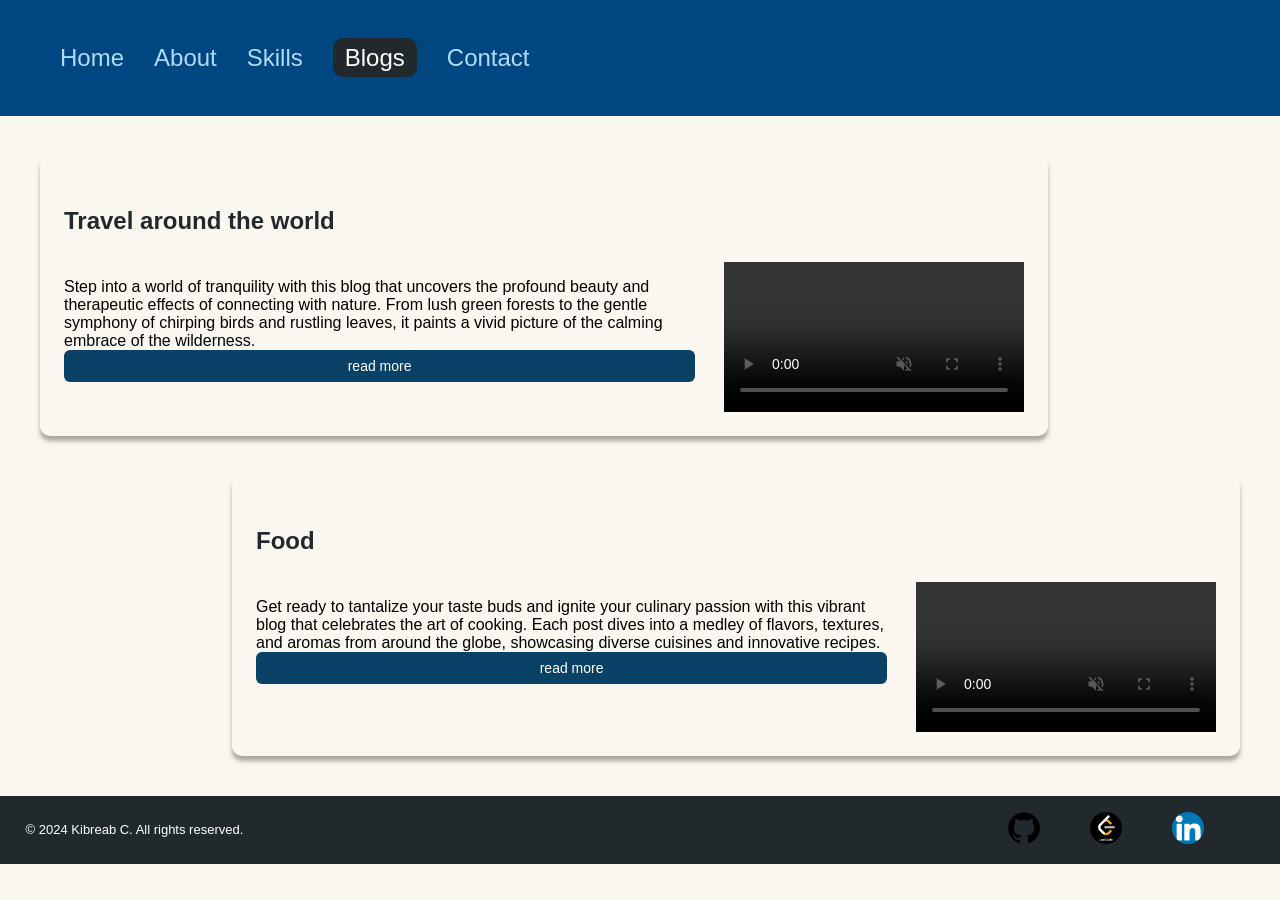
==== commit 4589eabc: "alt text was repeated" ====
--- a/src/blogs.html
+++ b/src/blogs.html
@@ -108,7 +108,7 @@
                                     bring you closer to the earth, reminding us of the vital bond we share with the
                                     natural world.
                                 </p>
-                                <button tabindex="0">Read</button>
+                                <button type="button" class="read-more-btn" tabindex="0">Read</button>
                             </article>
 
                             <article class="book-card" tabindex="0">
@@ -123,7 +123,7 @@
                                     creativity. Whether you're a seasoned chef or a kitchen newbie, this blog will
                                     inspire you to bring new energy and joy to your cooking adventures.
                                 </p>
-                                <button tabindex="0">Read</button>
+                                <button type="button" class="read-more-btn" tabindex="0">Read</button>
                             </article>
 
                             <article class="book-card" tabindex="0">
@@ -138,7 +138,7 @@
                                     you're dreaming of faraway places or planning your next getaway, this blog will
                                     awaken the explorer in you.
                                 </p>
-                                <button tabindex="0">Read</button>
+                                <button type="button" class="read-more-btn" tabindex="0">Read</button>
                             </article>
                             <article class="book-card" tabindex="0">
                                 <h2>An Excerpt from My Journal Entry (12.05.22)</h2>
@@ -153,7 +153,7 @@
                                     I have read about people who, hours or even days before their deaths, knew that they
                                     would die soon. My maternal grandma… ”
                                 </p>
-                                <button tabindex="0">Read</button>
+                                <button type="button" class="read-more-btn" tabindex="0">Read</button>
                             </article>
 
                             <article class="book-card" tabindex="0">
@@ -168,7 +168,7 @@
                                     alike. Whether you’re writing a novel, screenplay, or personal essay, this blog will
                                     help you turn ideas into stories that resonate with your audience.
                                 </p>
-                                <button tabindex="0">Read</button>
+                                <button type="button" class="read-more-btn" tabindex="0">Read</button>
                             </article>
 
                             <article class="book-card" tabindex="0">
@@ -187,7 +187,7 @@
                                     today should live a decade longer. In 1980, 30% of people fifteen years and older
                                     had no formal education. By 2015, that share had been cut in half. … ”
                                 </p>
-                                <button tabindex="0">Read</button>
+                                <button type="button" class="read-more-btn" tabindex="0">Read</button>
                             </article>
                         </div>
                     </section>
@@ -249,7 +249,7 @@
                                     diverse cultures and irresistible recipes.
                                 </p>
                                 <figure>
-                                    <img src="Images/Foodblog.webp" width="155" alt="Nature scene">
+                                    <img src="Images/Foodblog.webp" width="155" alt="Yummy foods">
                                     <figcaption></figcaption>
                                 </figure>
                             </div>
@@ -263,7 +263,7 @@
                                     home-building unforgettable connections that captivate readers.
                                 </p>
                                 <figure>
-                                    <img src="Images/WritingBlog.webp" width="155" alt="Nature scene">
+                                    <img src="Images/WritingBlog.webp" width="155" alt="Creative writting and poems">
                                     <figcaption></figcaption>
                                 </figure>
                             </div>
@@ -301,7 +301,7 @@
                                     leaves, it paints a vivid
                                     picture of the calming embrace of the wilderness.
                                 </p>
-                                <button tabindex="0">Read</button>
+                                <button type="button" class="read-more-btn" tabindex="0">Read</button>
                             </article>
                             <article class="book-card" tabindex="0">
                                 <h3>Food</h3>
@@ -311,7 +311,8 @@
                                     than just a food blog—
                                     it’s a journey through culture and creativity.
                                 </p>
-                                <button tabindex="0">Read</button>
+
+                                <button type="button" class="read-more-btn" tabindex="0">Read</button>
                             </article>
                             <article class="book-card" tabindex="0">
                                 <h3>Stories</h3>
@@ -320,7 +321,7 @@
                                     characters to crafting
                                     immersive worlds that captivate readers.
                                 </p>
-                                <button tabindex="0">Read</button>
+                                <button type="button" class="read-more-btn" tabindex="0">Read</button>
                             </article>
                             <article class="book-card" tabindex="0">
                                 <h3>Travels</h3>
@@ -329,7 +330,7 @@
                                     destinations and
                                     unforgettable journeys.
                                 </p>
-                                <button tabindex="0">Read</button>
+                                <button type="button" class="read-more-btn" tabindex="0">Read</button>
                             </article>
                         </div>
                     </section>
@@ -341,22 +342,22 @@
                         <article class="book-card" tabindex="0">
                             <h3>1. Wanderlust Chronicles Travel Tales That Inspire</h3>
                             <p tabindex="0">Date: January 15, 2024<br>Author: Emma Greenfield</p>
-                            <button tabindex="0">More</button>
+                            <button type="button" class="read-more-btn" tabindex="0">Read</button>
                         </article>
                         <article class="book-card" tabindex="0">
                             <h3>2. A Feast for the Senses:</h3>
                             <p tabindex="0">Date: February 10, 2021<br>Author: Daniel Cookswell</p>
-                            <button tabindex="0">More</button>
+                            <button type="button" class="read-more-btn" tabindex="0">Read</button>
                         </article>
                         <article class="book-card" tabindex="0">
                             <h3>3. Unleashing creativity through words</h3>
                             <p tabindex="0">Date: March 12, 2020<br>Author: Jim Hortins</p>
-                            <button tabindex="0">More</button>
+                            <button type="button" class="read-more-btn" tabindex="0">Read</button>
                         </article>
                         <article class="book-card" tabindex="0">
                             <h3>4. A Feast for the Senses:</h3>
                             <p tabindex="0">Date: May 4, 2019<br>Author: Howard Walowitz</p>
-                            <button tabindex="0">More</button>
+                            <button type="button" class="read-more-btn" tabindex="0">Read</button>
                         </article>
                     </section>
                 </div>
--- a/src/css/test2.css
+++ b/src/css/test2.css
@@ -129,7 +129,7 @@
 }
 
 /* Mobile - Portrait */
-@media screen and (max-width: 640px) and (orientation: portrait) {
+@media only screen and (max-width: 640px) and (orientation: portrait) {
   /* Styles for mobile devices in portrait mode */
     html, body {
     height: 100%;
@@ -177,7 +177,7 @@
   }
 
   header,
-  body,
+
   .layout-mobile {
     display: block;
   }
@@ -433,7 +433,7 @@
 }
 
 /* Mobile - Landscape */
-@media screen and (max-width: 640px) and (orientation: landscape) {
+@media only screen and (max-width: 849px) and (orientation: landscape) {
   /* Styles for mobile devices in landscape mode */
   body {
     font-family: "Inter", Arial, sans-serif;
@@ -618,6 +618,40 @@
 
     width: 100%;
   }
+
+  main .layout-mobile-home-main div.landscape  {
+    display: flex;
+    justify-content: space-between;
+    align-items: center;
+    /* padding: 040px; */
+    /* background-color: #fdfbf6; */
+    color: #333;
+    font-family: Arial, sans-serif;
+  }
+
+   main .layout-mobile-home-main div.landscape div.text-content {
+  max-width: 60%;
+  margin-right:2% ;
+}
+
+ main .layout-mobile-home-main div.landscape .text-content h1 {
+  font-size: 1.5rem;
+  color: #004080;
+  /* margin-bottom: 10px; */
+}
+
+ main .layout-mobile-home-main div.landscape .image-content img {
+  max-width: 100%;
+  height: auto;
+  border-radius: 10px;
+  box-shadow: 0 4px 8px rgba(0, 0, 0, 0.1);
+  margin-left: 20px;
+}
+main  .layout-mobile-home-main div.landscape .text-content button{
+width: 164px;
+height: 40px;
+}
+
 
   header nav ul li.current a {
     color: var(--dark-secondary-color);
@@ -759,7 +793,7 @@
 }
 }
 /* Tablet - Portrait */
-@media screen and (min-width: 640px) and (max-width: 1023px) and (orientation: portrait) {
+@media only screen and  (min-width: 768px) and (max-width: 1024px) and (orientation: portrait) {
   header div.layout-desktop,
   .layout-mobile {
     display: none;
@@ -962,7 +996,7 @@
 }
 
 /* Tablet - Landscape */
-@media screen and (min-width: 641px) and (max-width: 1023px) and (orientation: landscape) {
+@media only screen and (min-width: 850px) and (max-width: 1400px) and (orientation: landscape) {
   /* Styles for tablets in landscape mode */
   header div.layout-desktop,
   .layout-mobile {
@@ -1185,9 +1219,15 @@
 
 
 
-@media screen and (min-width: 1024px) {
+@media screen and (min-width: 1024px ) {
   main .layout-desktop {
     margin: 4% 2%;
+  }
+      main {
+    flex: 1; /* This makes the main content take up the remaining space */
+    overflow-y: auto;
+    overflow-x: hidden;
+    padding: 20px;
   }
 
   main .layout-desktop-home-main {
